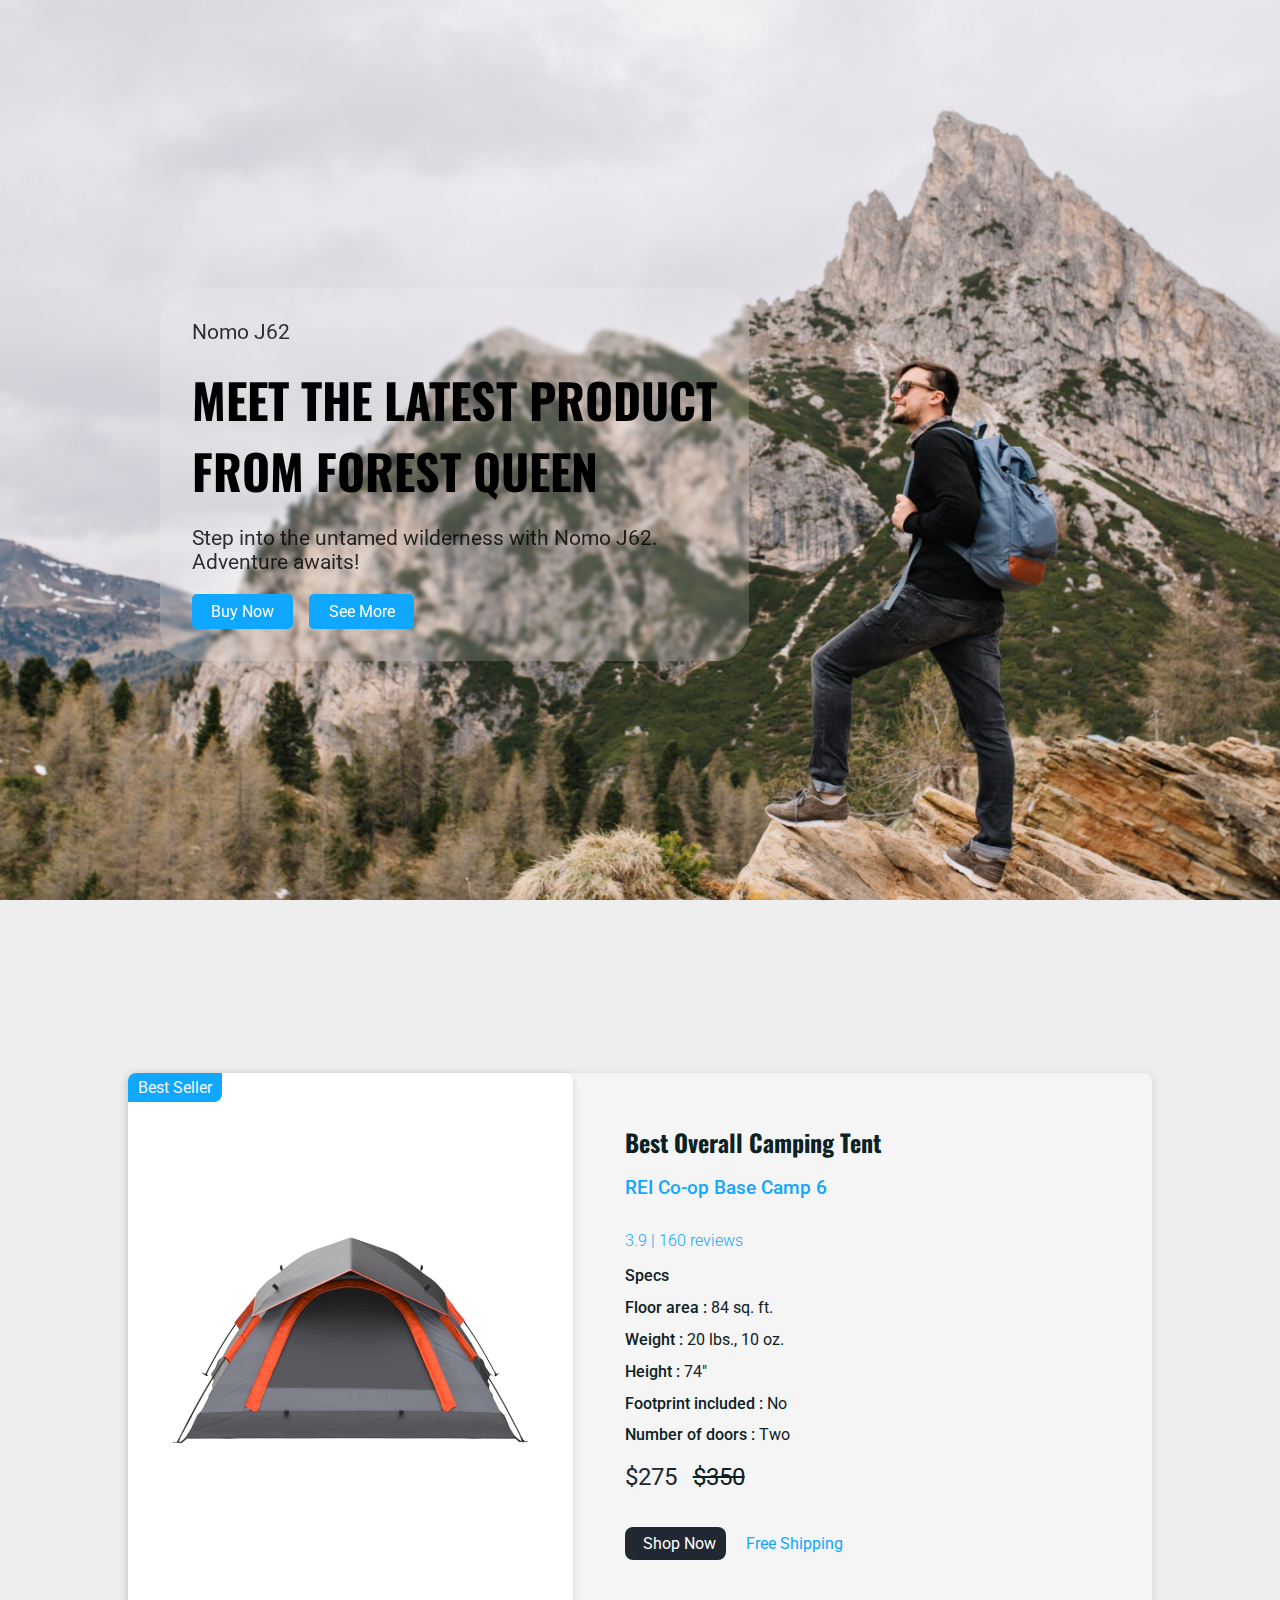
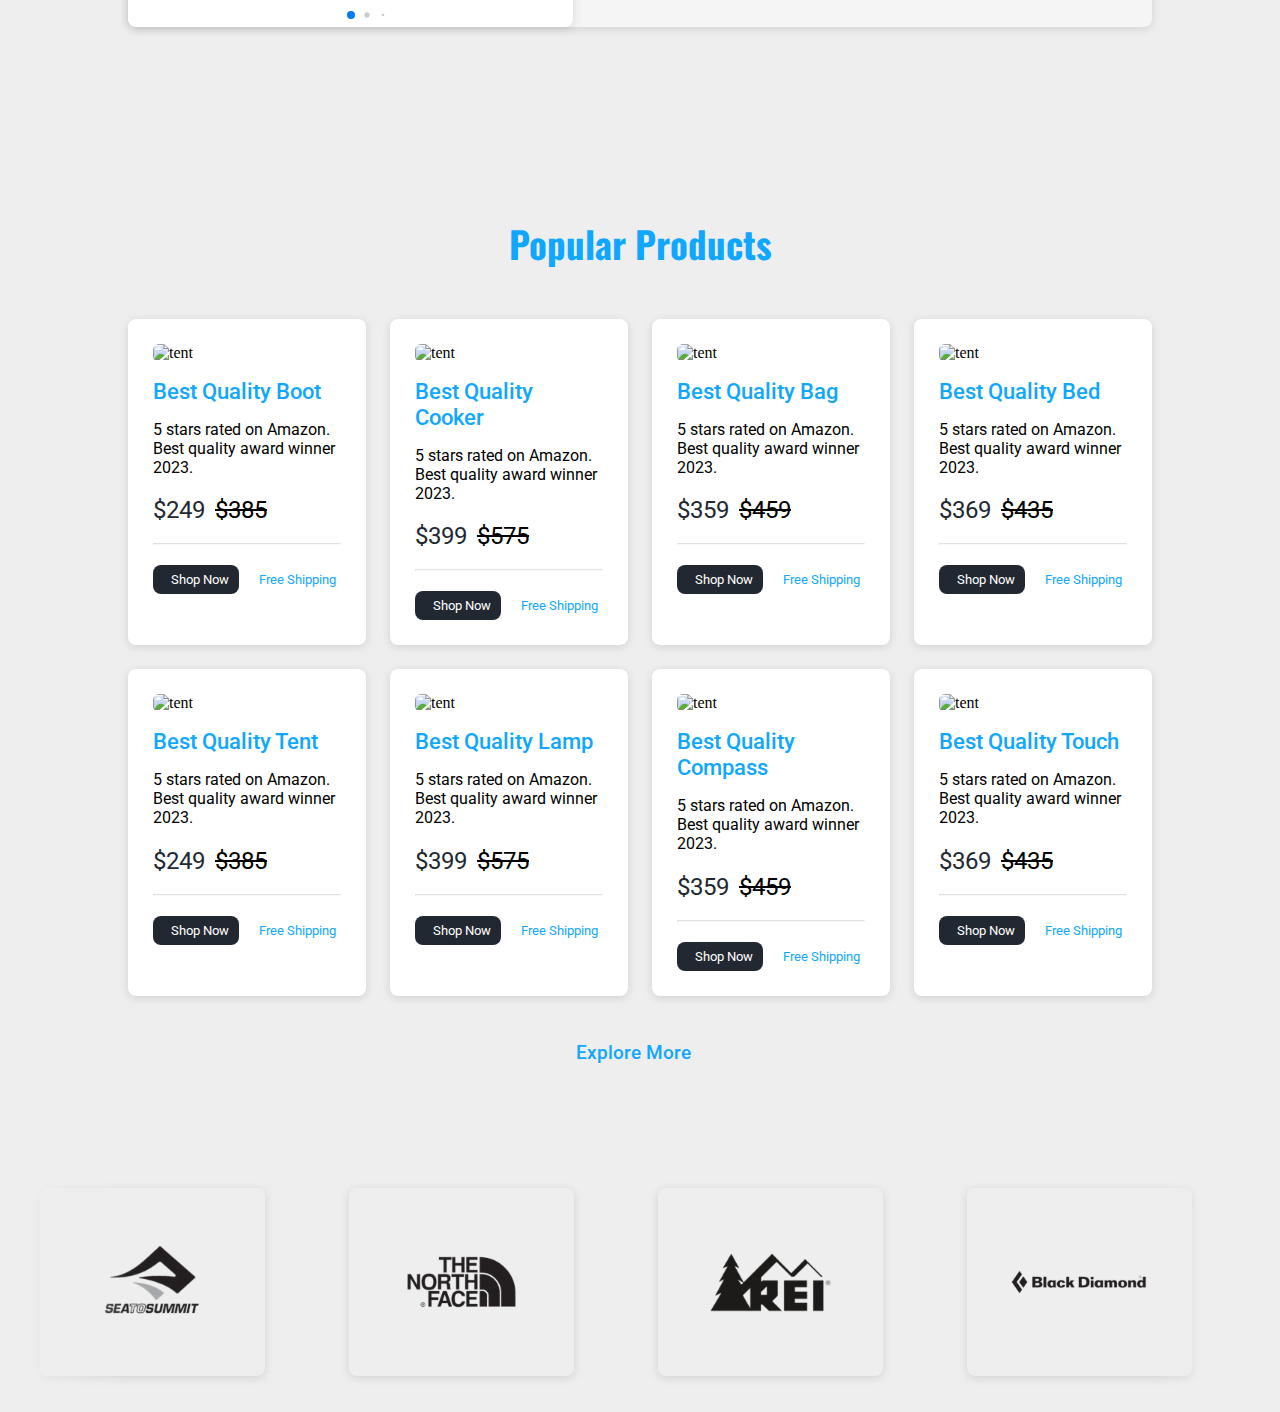
==== index.html @ 61f114ea "feat: product.css added" ====
<!DOCTYPE html>
<html lang="en">

<head>
    <meta charset="UTF-8">
    <meta name="viewport" content="width=device-width, initial-scale=1.0">
    <title>Forest Queen</title>
    <link rel="stylesheet" href="./styles/index.css">

    <!-- Google fonts -->
    <link rel="preconnect" href="https://fonts.googleapis.com">
    <link rel="preconnect" href="https://fonts.gstatic.com" crossorigin>
    <link
        href="https://fonts.googleapis.com/css2?family=Oswald:wght@200;300;400;500;600;700&family=Roboto:wght@100;300;400;500&display=swap"
        rel="stylesheet">

    <!-- Favicon -->
    <link rel="apple-touch-icon" sizes="180x180" href="./assets/favicon/apple-touch-icon.png">
    <link rel="icon" type="image/png" sizes="32x32" href="./assets/favicon/favicon-32x32.png">
    <link rel="icon" type="image/png" sizes="16x16" href="./assets/favicon/favicon-16x16.png">
    <link rel="manifest" href="./assets/favicon/site.webmanifest">

    <!-- Link Swiper's CSS -->
    <link rel="stylesheet" href="https://cdn.jsdelivr.net/npm/swiper@10/swiper-bundle.min.css" />

    <!-- Font Awesome CSS -->
    <link rel="stylesheet" href="https://cdnjs.cloudflare.com/ajax/libs/font-awesome/6.4.0/css/all.min.css"
        integrity="sha512-iecdLmaskl7CVkqkXNQ/ZH/XLlvWZOJyj7Yy7tcenmpD1ypASozpmT/E0iPtmFIB46ZmdtAc9eNBvH0H/ZpiBw=="
        crossorigin="anonymous" referrerpolicy="no-referrer" />

</head>

<body>
    <div id="header__placeholder"></div>

    <main>
        <!-- Hero Section -->
        <section class="hero__section">
            <div class="intro__container parallax" data-speedx=".2" data-speedy="0.15">
                <p>Nomo J62</p>
                <h1 class="intro__title">Meet the latest Product <br>From Forest Queen</h1>
                <p>Step into the untamed wilderness with Nomo J62. <br> Adventure awaits!</p>
                <div class="intro__button__container">
                    <a href="#" class="intro__button">Buy Now</a>
                    <a href="#" class="intro__button">See More</a>
                </div>
            </div>
        </section>


        <!-- Best Seller Tent Section -->
        <section class="sale__section">
            <div class="bestseller__container">

                <div class="swiper__container">
                    <p class="bestseller__tag">Best Seller</p>
                    <!-- Swiper -->
                    <div class="swiper best__seller">
                        <div class="swiper-wrapper">
                            <div class="swiper-slide">
                                <img src="./assets/bestseller/1.png" alt="tent" class="bestseller__img">
                            </div>
                            <div class="swiper-slide">
                                <img src="./assets/bestseller/2.png" alt="tent" class="bestseller__img">
                            </div>
                            <div class="swiper-slide">
                                <img src="./assets/bestseller/3.png" alt="tent" class="bestseller__img">
                            </div>
                            <div class="swiper-slide">
                                <img src="./assets/bestseller/4.png" alt="tent" class="bestseller__img">
                            </div>
                        </div>
                        <div class="swiper-pagination"></div>
                    </div>
                </div>


                <!-- Best seller card section -->
                <div class="bestseller__content">
                    <h2>Best Overall Camping Tent</h2>
                    <a href="#" class="tenttitle">
                        REI Co-op Base Camp 6
                    </a>
                    <div>
                        <i class="fa-solid fa-star"></i>
                        <i class="fa-solid fa-star"></i>
                        <i class="fa-solid fa-star"></i>
                        <i class="fa-solid fa-star"></i>
                        <i class="fa-regular fa-star"></i>
                        <a href="#" class="review__link">3.9 | 160 reviews</a>
                    </div>
                    <div class="bestseller__detail">
                        <p>
                            <span class="specs__bold">Specs</span>
                        </p>
                        <p>
                            <span class="specs__bold">Floor area :</span>
                            84 sq. ft.
                        </p>
                        <p>
                            <span class="specs__bold">Weight :</span>
                            20 lbs., 10 oz.
                        </p>
                        <p>
                            <span class="specs__bold">Height :</span>
                            74"
                        </p>
                        <p>
                            <span class="specs__bold">Footprint included :</span>
                            No
                        </p>
                        <p>
                            <span class="specs__bold">Number of doors :</span>
                            Two
                        </p>
                    </div>
                    <div>
                        <p class="price">
                            <span>$275</span>
                            <del>$350</del>
                        </p>
                        <div class="shop__container">
                            <a href="#"><i class="fa-solid fa-cart-plus"></i>Shop Now</a>
                            <p></i>Free Shipping</p>
                        </div>
                    </div>

                </div>
            </div>
        </section>

        <!-- Equipment Sections -->
        <section class="equipment__section">
            <h2>Popular Products</h2>

            <div class="equipment__grid">
                <div class="grid__item">
                    <img src="./assets/stocks/5.jpg" alt="tent" class="stock__img">
                    <a href="#" class="stock__title">Best Quality Boot</a>
                    <p>5 stars rated on Amazon. Best quality award winner 2023.</p>
                    <p class="price"><span>$249</span><del>$385</del></p>
                    <hr>
                    <div class="shop__container stock__buttons">
                        <a href="#"><i class="fa-solid fa-cart-plus"></i>Shop Now</a>
                        <p>Free Shipping</p>
                    </div>
                </div>
                <div class="grid__item">
                    <img src="./assets/stocks/2.jpg" alt="tent" class="stock__img">
                    <a href="#" class="stock__title">Best Quality Cooker</a>
                    <p>5 stars rated on Amazon. Best quality award winner 2023.</p>
                    <p class="price"><span>$399</span><del>$575</del></p>
                    <hr>
                    <div class="shop__container stock__buttons">
                        <a href="#"><i class="fa-solid fa-cart-plus"></i>Shop Now</a>
                        <p>Free Shipping</p>
                    </div>
                </div>
                <div class="grid__item">
                    <img src="./assets/stocks/3.jpg" alt="tent" class="stock__img">
                    <a href="#" class="stock__title">Best Quality Bag</a>
                    <p>5 stars rated on Amazon. Best quality award winner 2023.</p>
                    <p class="price"><span>$359</span><del>$459</del></p>
                    <hr>
                    <div class="shop__container stock__buttons">
                        <a href="#"><i class="fa-solid fa-cart-plus"></i>Shop Now</a>
                        <p>Free Shipping</p>
                    </div>
                </div>
                <div class="grid__item">
                    <img src="./assets/stocks/4.jpg" alt="tent" class="stock__img">
                    <a href="#" class="stock__title">Best Quality Bed</a>
                    <p>5 stars rated on Amazon. Best quality award winner 2023.</p>
                    <p class="price"><span>$369</span><del>$435</del></p>
                    <hr>
                    <div class="shop__container stock__buttons">
                        <a href="#"><i class="fa-solid fa-cart-plus"></i>Shop Now</a>
                        <p>Free Shipping</p>
                    </div>
                </div>
                <div class="grid__item">
                    <img src="./assets/stocks/1.jpg" alt="tent" class="stock__img">
                    <a href="#" class="stock__title">Best Quality Tent</a>
                    <p>5 stars rated on Amazon. Best quality award winner 2023.</p>
                    <p class="price"><span>$249</span><del>$385</del></p>
                    <hr>
                    <div class="shop__container stock__buttons">
                        <a href="#"><i class="fa-solid fa-cart-plus"></i>Shop Now</a>
                        <p>Free Shipping</p>
                    </div>
                </div>
                <div class="grid__item">
                    <img src="./assets/stocks/6.jpg" alt="tent" class="stock__img">
                    <a href="#" class="stock__title">Best Quality Lamp</a>
                    <p>5 stars rated on Amazon. Best quality award winner 2023.</p>
                    <p class="price"><span>$399</span><del>$575</del></p>
                    <hr>
                    <div class="shop__container stock__buttons">
                        <a href="#"><i class="fa-solid fa-cart-plus"></i>Shop Now</a>
                        <p>Free Shipping</p>
                    </div>
                </div>
                <div class="grid__item">
                    <img src="./assets/stocks/7.jpg" alt="tent" class="stock__img">
                    <a href="#" class="stock__title">Best Quality Compass</a>
                    <p>5 stars rated on Amazon. Best quality award winner 2023.</p>
                    <p class="price"><span>$359</span><del>$459</del></p>
                    <hr>
                    <div class="shop__container stock__buttons">
                        <a href="#"><i class="fa-solid fa-cart-plus"></i>Shop Now</a>
                        <p>Free Shipping</p>
                    </div>
                </div>
                <div class="grid__item">
                    <img src="./assets/stocks/8.jpg" alt="tent" class="stock__img">
                    <a href="#" class="stock__title">Best Quality Touch</a>
                    <p>5 stars rated on Amazon. Best quality award winner 2023.</p>
                    <p class="price"><span>$369</span><del>$435</del></p>
                    <hr>
                    <div class="shop__container stock__buttons">
                        <a href="#"><i class="fa-solid fa-cart-plus"></i>Shop Now</a>
                        <p>Free Shipping</p>
                    </div>
                </div>
            </div>
            <a href="./product.html" class="explore__btn">Explore More<i class="fa-solid fa-arrow-right-long"></i></a>
        </section>


        <!-- Brand Slider Section -->
        <section>
            <div class="brand__slider__section">
                <div class="logo__slide">
                    <img src="./assets//brand/1.png" alt="brand logo">
                    <img src="./assets//brand/2.png" alt="brand logo">
                    <img src="./assets//brand/3.png" alt="brand logo">
                    <img src="./assets//brand/4.png" alt="brand logo">
                    <img src="./assets//brand/5.png" alt="brand logo">
                    <img src="./assets//brand/6.png" alt="brand logo">
                </div>
                </d>
        </section>

        <div id="footer__placeholder"></div>
    </main>

    <!-- JQuery -->
    <script src="https://cdnjs.cloudflare.com/ajax/libs/jquery/3.7.0/jquery.min.js"
        integrity="sha512-3gJwYpMe3QewGELv8k/BX9vcqhryRdzRMxVfq6ngyWXwo03GFEzjsUm8Q7RZcHPHksttq7/GFoxjCVUjkjvPdw=="
        crossorigin="anonymous" referrerpolicy="no-referrer"></script>

    <!-- App JS -->
    <script src="js/app.js"></script>

    <!-- Swiper JS -->
    <script src="https://cdn.jsdelivr.net/npm/swiper@10/swiper-bundle.min.js"></script>

    <script>
        var swiper = new Swiper(".best__seller", {
            pagination: {
                el: ".swiper-pagination",
                dynamicBullets: true,
            },
        });

        $(function () {
            $("#header__placeholder").load("header.html");
            $("#footer__placeholder").load("footer.html");
        });
    </script>

</body>

</html>
---- styles/index.css ----
:root {
  --primary: #0c2123;
  --secondary: #eeeeee;
  --third: #222831;
  --logoColor: #0fa7ff;
  --primaryFont: "Roboto", sans-serif;
  --secondaryFont: "Oswald", sans-serif;
  --customShadow: rgba(99, 99, 99, 0.2) 0px 2px 8px 0px;
  --roundedMd: 5px;
}

* {
  padding: 0;
  margin: 0;
  box-sizing: border-box;
  user-select: none;
  scroll-behavior: smooth;
}

h1,
h2,
h3,
h4,
h5,
h6 {
  font-family: "Oswald", sans-serif;
}

hr {
  color: gray;
  opacity: 0.3;
}

p,
a {
  font-family: "Roboto", sans-serif;
  text-decoration: none;
}

li {
  list-style-type: none;
}

/* -----Header Section----- */

.header__section {
  position: fixed;
  z-index: 1000;
  top: 0;
  left: 0;
  right: 0;
  display: none;
  background-color: var(--third);
  padding: 0.5rem 2rem;
  -webkit-box-shadow: -3px 0px 5px 0px rgba(0, 0, 0, 0.2);
  box-shadow: -3px 0px 5px 0px rgba(0, 0, 0, 0.2);
  justify-content: space-between;
  align-items: center;
}

.header__section.show {
  top: 0;
}

.header__section.hide {
  top: -100px;
  /* Move the header out of the view */
}

.humburger__menu {
  display: flex;
  width: 100%;
  padding: 0.7rem 1rem;
  justify-content: space-between;
  align-items: center;
  position: absolute;
  top: 0;
  left: 0;
}

.ham {
  cursor: pointer;
  position: relative;
  z-index: 1000;
  -webkit-tap-highlight-color: transparent;
  transition: transform 400ms;
  -moz-user-select: none;
  -webkit-user-select: none;
  -ms-user-select: none;
  user-select: none;
}

.line {
  fill: none;
  transition: stroke-dasharray 400ms, stroke-dashoffset 400ms;
  stroke: var(--logoColor);
  stroke-width: 5.5;
  stroke-linecap: round;
}

.hamRotate.active {
  transform: rotate(45deg);
}

.ham4 .top {
  stroke-dasharray: 40 121;
}

.ham4 .bottom {
  stroke-dasharray: 40 121;
}

.ham4.active .top {
  stroke-dashoffset: -68px;
}

.ham4.active .bottom {
  stroke-dashoffset: -68px;
}

.slider__menu {
  position: fixed;
  z-index: 999;
  top: 0;
  right: -300px;

  width: 300px;
  height: 100vh;

  background-color: var(--third);
  backdrop-filter: blur(8px);
  transition: transform 0.3s ease;

  display: flex;
  justify-content: start;
  align-items: center;
  padding: 2rem 2rem;
}

.slider__icon {
  width: 20px;
  margin-right: 10px;
}

.menu__btn {
  position: fixed;
  border-radius: 15px;
  background-color: #ffffff53;
  backdrop-filter: blur(8px);
  z-index: 10000;
  top: 1rem;
  right: 5%;
}

.menu__transparent {
  background-color: transparent !important;
}

.slider__menu.open {
  transform: translateX(-300px);
}

.slider__link {
  display: flex;
  flex-direction: column;
  justify-content: center;
  align-items: start;
  gap: 2rem;
}

.slider__link a {
  color: white;
  font-size: 1.1rem;
  font-weight: 400;
  display: inline-flex;
  align-items: center;
  padding-bottom: 5px;
}

.nav__link {
  list-style: none;
  display: flex;
  flex-wrap: wrap;
  justify-content: center;
  gap: 15px;
}

.nav__link a {
  color: var(--logoColor);
}

.link {
  position: relative;
  text-decoration: none;
  font-size: 0.9rem;
  font-weight: 500;
  text-shadow: 2px;
  padding: 0.25rem;
  position: relative;
}

.link::before {
  content: "";
  position: absolute;
  left: 0;
  bottom: 0;
  width: 0;
  height: 2px;
  background-color: var(--logoColor);
  transition: width 0.25s ease-out;
}

.link:hover::before {
  width: 100%;
}

.nav__item {
  display: flex;
  align-items: center;
  gap: 1rem;
}

.right__nav {
  width: 270px;
  display: flex;
  justify-content: end;
}

.right__nav a {
  color: var(--logoColor);
}

.support__button {
  padding: 0.5rem 1.2rem;
  border-radius: var(--roundedMd);
  background-color: var(--logoColor);
  color: white !important;
  transition: all 1s ease-out;
}

.support__button:hover {
  opacity: 0.8;
}

.logo__container {
  text-align: center;
}

.logo {
  max-width: 200px;
  height: 100%;
}

/* -----Hero Section----- */
.hero__section {
  width: 100%;
  min-height: 800px;
  height: 100vh;
  padding: 5rem 10rem 2rem;
  display: flex;
  flex-direction: column;
  background: url("../assets/hero__background.png");
  background-size: cover;
  justify-content: center;
  align-items: center;
}

.intro__container {
  min-width: 330px;
  height: fit-content;
  background-color: #ffffff29;
  border-radius: 2rem;
  backdrop-filter: blur(2px);
  padding: 2rem;
  display: flex;
  flex-direction: column;
  gap: 20px;
}

.intro__container p {
  opacity: 0.8;
}

.intro__title {
  text-transform: uppercase;
}

.intro__button__container {
  display: flex;
  gap: 1rem;
}

.intro__button {
  padding: 0.5rem 1.2rem;
  border-radius: var(--roundedMd);
  background-color: var(--logoColor);
  color: white !important;
  transition: all 1s ease-out;
}

.intro__button:hover {
  opacity: 0.8;
}

.parallax {
  transition: 0.45s cubic-bezier(0.2, 0.49, 0.32, 0.99);
}

/* Sale Section */

.sale__section {
  width: 100%;
  height: fit-content;
  min-height: 100vh;
  overflow: hidden;
  padding: 40px 0;
  background-color: var(--secondary);
  display: flex;
  justify-content: center;
  align-items: center;
}

.bestseller__container {
  width: 80%;
  position: relative;
  max-width: 1200px;
  display: flex;
  flex-direction: column;
  color: var(--primary);
  background-color: #f5f5f5;
  box-shadow: var(--customShadow);
  border-radius: 8px;
}

.bestseller__content {
  width: 100%;
  padding: 5%;
}

.bestseller__content a {
  color: var(--logoColor);
  text-decoration: none;
  display: inline-block;
  margin: 1rem 0;
}

.bestseller__content .tenttitle {
  font-size: 1.2rem;
  font-weight: 500;
}

.review__link {
  font-size: 1rem !important;
  font-weight: 300 !important;
}

.price {
  margin: 1.2rem 0;
  font-size: 1.5rem;
}

.price span {
  color: #222831;
  margin-right: 10px;
}

.shop__container {
  display: flex;
  align-items: center;
  gap: 1.25rem;
}

.shop__container a {
  color: white;
  background-color: var(--third);
  border-radius: 8px;
  padding: 7px 10px;
}

.shop__container a:hover {
  background-color: var(--third);
}

.shop__container a:active {
  transform: scale(0.9);
}

.shop__container .fa-cart-plus {
  margin-right: 8px;
}

.shop__container p {
  color: var(--logoColor);
}

.fa-star {
  color: var(--third);
}

.bestseller__detail p {
  margin-bottom: 0.8rem;
}

.bestseller__img {
  object-fit: cover;
}

.bestseller__tag {
  position: absolute;
  z-index: 10;
  padding: 5px 10px;
  background-color: var(--logoColor);
  color: #f5f5f5;
  border-radius: 8px 0 8px 0;
  top: 0;
  left: 0;
}

.specs__bold {
  font-weight: 500;
}

.swiper__container {
  position: relative;
  width: 100%;
  box-shadow: var(--customShadow);
  border-radius: 8px;
}

.swiper__container .swiper {
  width: 100%;
  height: 100%;
  border-radius: 8px;
}

.swiper__container .swiper-slide {
  width: 100%;
  text-align: center;
  font-size: 18px;
  background: #fff;
  display: flex;
  justify-content: center;
  align-items: center;
}

.swiper__container .swiper-slide img {
  width: 100%;
  height: 100%;
  object-fit: cover;
}

/* Equipment Section */
.equipment__section {
  background-color: var(--secondary);
  display: flex;
  flex-direction: column;
  justify-content: center;
  align-items: center;
  padding-bottom: 3rem;
}

.equipment__section h2 {
  text-align: center;
  color: var(--logoColor);
  font-size: 2.3rem;
  margin: 1rem 0 3rem 0;
}

.equipment__grid {
  width: 80%;
  display: grid;
  grid-template-columns: auto;
  gap: 1.5rem;
}

.grid__item {
  width: 100%;
  background-color: #ffffff;
  border-radius: 8px;
  box-shadow: var(--customShadow);
  padding: 25px;
  transition: all 0.3s ease-out;
}

.grid__item:hover {
  transform: scale(102%);
}

.grid__item .stock__img {
  width: 100%;
  border-radius: 6px;
  /* box-shadow: var(--customShadow); */
}

.stock__title {
  color: var(--logoColor);
  font-weight: 500;
  font-size: 1.4rem;
  display: inline-block;
  margin: 1rem 0;
}

.stock__buttons {
  margin-top: 20px;
  font-size: smaller;
}

.explore__btn {
  margin: 2rem 0;
  padding: 0.8rem 1.2rem;
  font-size: 1.2rem;
  font-weight: 500;
  color: var(--logoColor);
  border-radius: 8px;
}

.fa-arrow-right-long {
  margin-left: 0.8rem;
  transition: all 500ms ease-out;
}

.explore__btn:hover .fa-arrow-right-long {
  transform: translateX(5px);
}

/* Brand Slider Section */

.brand__slider__section {
  overflow: hidden;
  white-space: nowrap;
  position: relative;
  padding: 2rem 0;
  background-color: var(--secondary);
}

.brand__slider__section::after,
.brand__slider__section::before {
  content: "";
  width: 10%;
  height: 100%;
  position: absolute;
  z-index: 2;
}

.brand__slider__section::before {
  top: 0;
  left: 0;
  background: linear-gradient(to left,
      rgba(255, 255, 255, 0),
      var(--secondary));
}

.brand__slider__section::after {
  top: 0;
  right: 0;
  background: linear-gradient(to right,
      rgba(255, 255, 255, 0),
      var(--secondary));
}

/* .brand__slider__section:hover .logo__slide {
  animation-play-state: paused;
} */

.logo__slide {
  display: inline-block;
  animation: slide 25s infinite linear;
}

.logo__slide img {
  width: 225px;
  margin: 0 40px;
  box-shadow: var(--customShadow);
  border-radius: 8px;
}

@keyframes slide {
  from {
    transform: translateX(0);
  }

  to {
    transform: translateX(-100%);
  }
}

/* Subscribe section */
.subscribe__section {
  position: relative;
  width: 100%;
  height: 300px;
}

.subscribe__background {
  position: absolute;
  object-fit: cover;
  object-position: left bottom;
  width: 100%;
  height: 100%;
  top: 0;
  left: 0;
}

/* Footer Section */
.footer__section {
  width: 100%;
  padding: 1rem 4% 4rem;
  background: linear-gradient(to bottom, rgb(34, 40, 49), var(--third));
  color: white;
}

.footer__top {
  display: flex;
  padding: 1rem 0;
  justify-content: space-between;
  align-items: center;
}

.footer__icons {
  display: flex;
  gap: 0.8rem;
  font-size: 1.2rem;
}

.footer__icons a {
  color: var(--logoColor);
}

.footer__top img {
  display: none;
}

.footer__divider {
  border-top: 1px solid var(--logoColor);
  opacity: 0.1;
}

.footer__bottom {
  color: var(--logoColor);
  display: flex;
  flex-direction: column;
  align-items: center;
  justify-content: center;
  gap: 2rem;
  padding-top: 1.5rem;
}

/* Scroll top */
.scroll__top {
  position: fixed;
  left: 20px;
  bottom: 20px;
  z-index: 999;
}

.scroll__top.hide {
  display: none;
}

.scroll__top.show {
  display: block;
}

.scroll__top i {
  font-size: 2.5rem;
  color: var(--logoColor);
}

/* SM */
@media screen and (min-width: 640px) {

  /* Hero Section */
  .bush1 {
    display: block;
  }

  /* Best Seller Section */
  .bestseller__container {
    flex-direction: column;
  }

  /* Equipment section */
  .equipment__grid {
    grid-template-columns: auto auto;
  }
}

/* MD */
@media screen and (min-width: 768px) {

  /* hero section */
  .hero__section {
    flex-direction: row;
    justify-content: start;
  }

  .hero__section p {
    font-size: 1rem;
  }

  .hero__section h1 {
    font-size: 2rem;
  }

  .stock__container {
    width: 40%;
  }

  /* Best Seller Section */
  .bestseller__container {
    flex-direction: row;
  }

  .swiper__container {
    width: 43.5%;
  }

  /* Equipment section */

  /* Footer  */
  .footer__top img {
    display: block;
  }
}

/* LG */
@media screen and (min-width: 1024px) {

  /* header Section */
  .slider__menu {
    display: none;
  }

  /* Hero Section */
  .header__section {
    display: flex;
  }

  .humburger__menu {
    display: none;
  }

  .intro__container {
    width: fit-content;
  }

  /* hero section */
  .hero__section p {
    font-size: 1.3rem;
  }

  .hero__section h1 {
    font-size: 3rem;
  }
}

/* XL */
@media screen and (min-width: 1280px) {

  /* Equipment section */
  .equipment__grid {
    grid-template-columns: auto auto auto auto;
  }
}
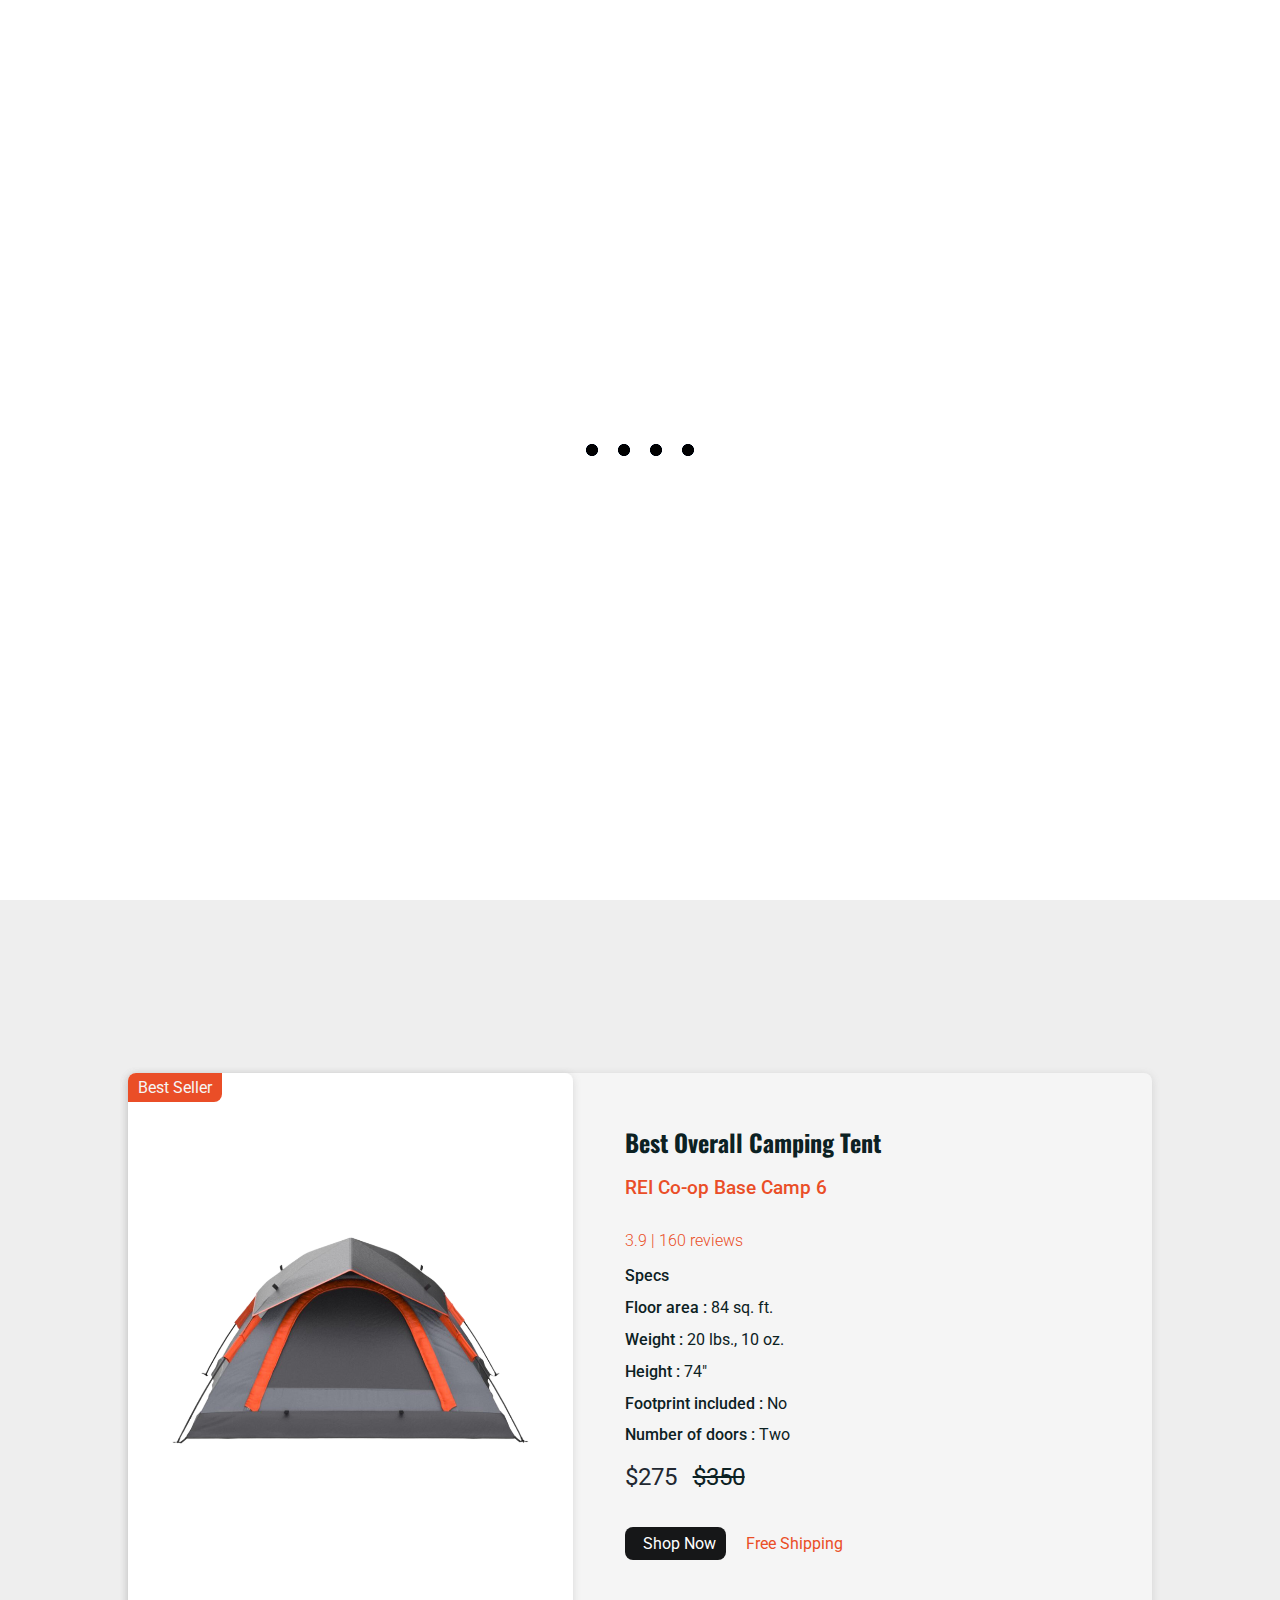
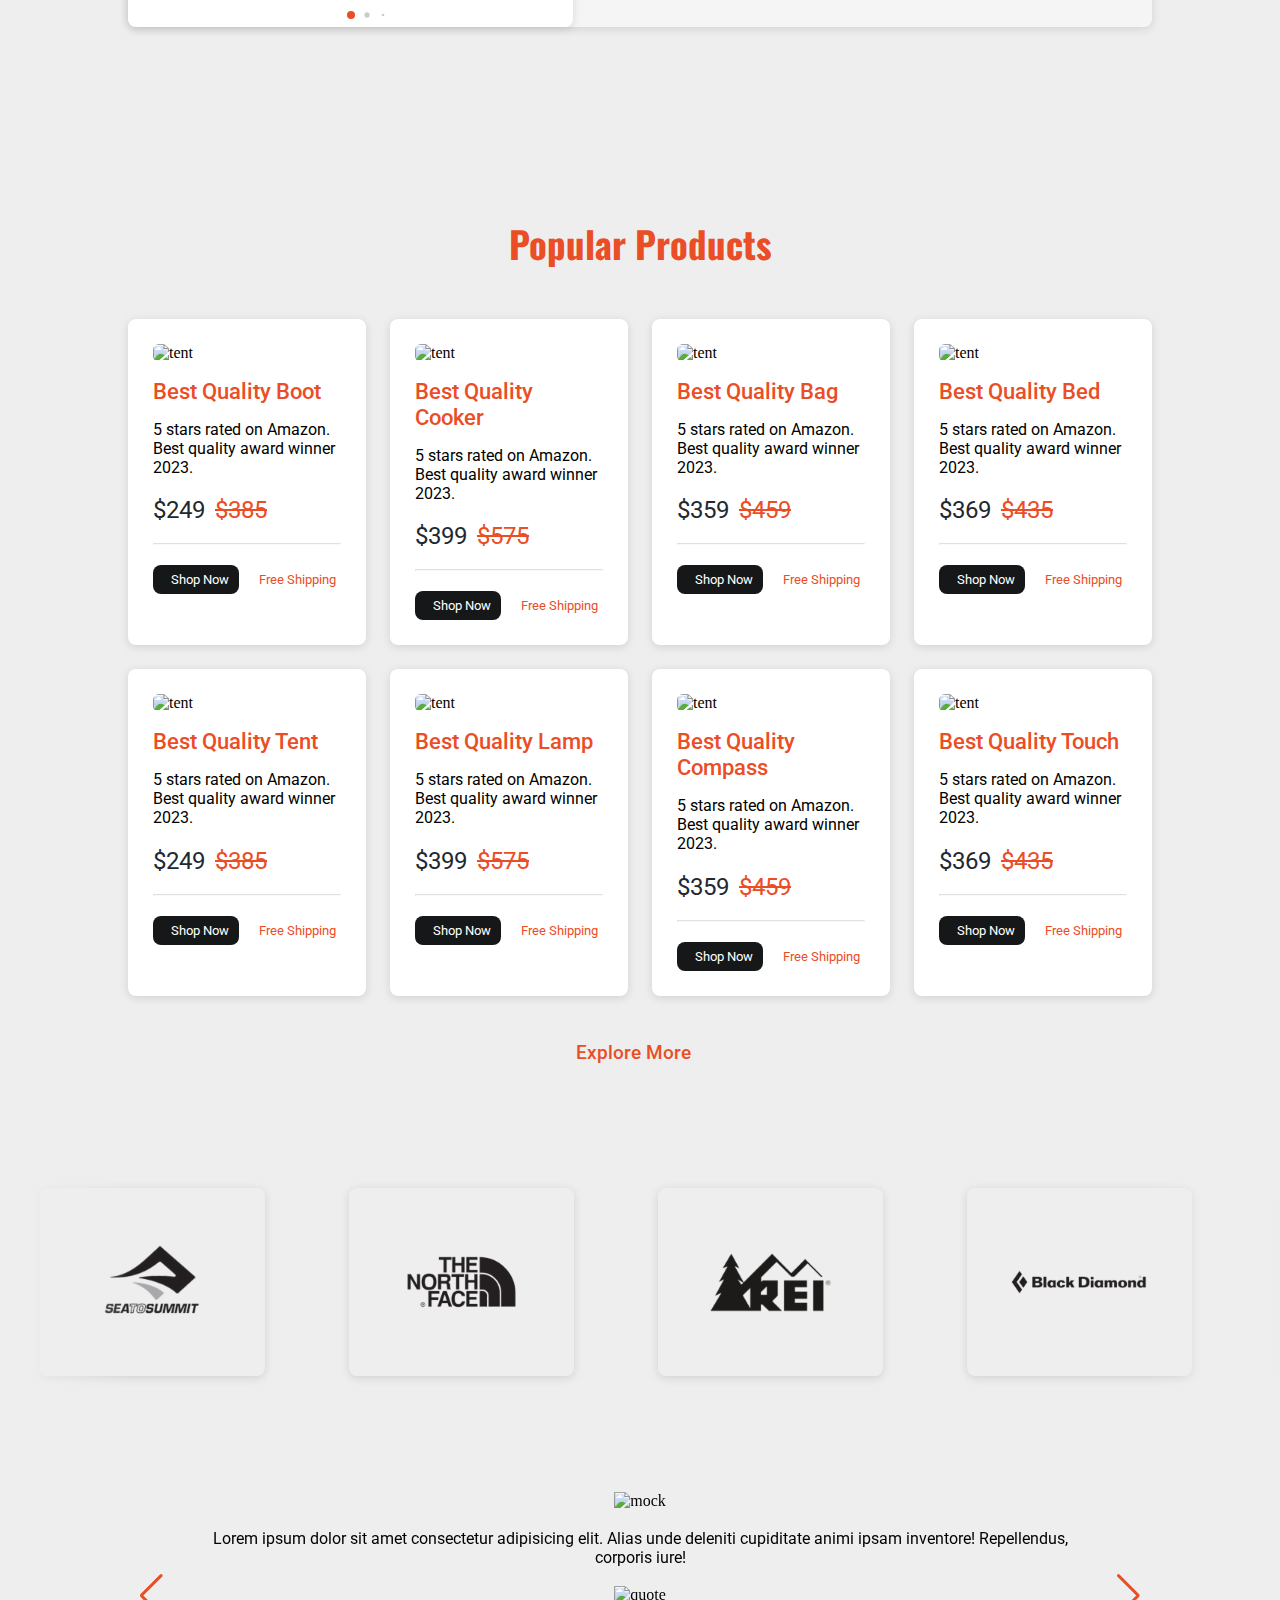
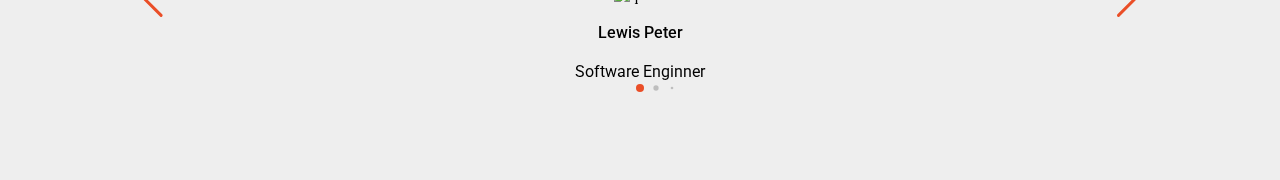
==== commit 838c2d65: "meta data added" ====
--- a/index.html
+++ b/index.html
@@ -6,6 +6,31 @@
     <meta name="viewport" content="width=device-width, initial-scale=1.0">
     <title>Forest Queen</title>
     <link rel="stylesheet" href="./styles/index.css">
+
+    <!-- Primary Meta Tags -->
+    <title>Forest Queen - One Stop Solution</title>
+    <meta name="title" content="Forest Queen - One Stop Solution" />
+    <meta name="description"
+        content="Welcome to Forest Queen, your ultimate destination for high-quality camping equipment! Explore our wide range of camping gear, including beginner, pro, and the best-in-class Adventure packages – carefully curated with all necessary items for your outdoor escapades. With unbeatable pricing and a dedication to supplying camping lovers with love, we ensure you have everything you need for memorable adventures in the great outdoors. Choose Forest Queen for premium quality and gear up for unforgettable camping experiences!" />
+
+    <!-- Open Graph / Facebook -->
+    <meta property="og:type" content="website" />
+    <meta property="og:url" content="https://forestqueen.netlify.app/" />
+    <meta property="og:title" content="Forest Queen - One Stop Solution" />
+    <meta property="og:description"
+        content="Welcome to Forest Queen, your ultimate destination for high-quality camping equipment! Explore our wide range of camping gear, including beginner, pro, and the best-in-class Adventure packages – carefully curated with all necessary items for your outdoor escapades. With unbeatable pricing and a dedication to supplying camping lovers with love, we ensure you have everything you need for memorable adventures in the great outdoors. Choose Forest Queen for premium quality and gear up for unforgettable camping experiences!" />
+    <meta property="og:image"
+        content="https://res.cloudinary.com/dqu7jnyue/image/upload/v1690515547/Assignment/meta__img_zdqhro.png" />
+
+    <!-- Twitter -->
+    <meta property="twitter:card" content="summary_large_image" />
+    <meta property="twitter:url" content="https://forestqueen.netlify.app/" />
+    <meta property="twitter:title" content="Forest Queen - One Stop Solution" />
+    <meta property="twitter:description"
+        content="Welcome to Forest Queen, your ultimate destination for high-quality camping equipment! Explore our wide range of camping gear, including beginner, pro, and the best-in-class Adventure packages – carefully curated with all necessary items for your outdoor escapades. With unbeatable pricing and a dedication to supplying camping lovers with love, we ensure you have everything you need for memorable adventures in the great outdoors. Choose Forest Queen for premium quality and gear up for unforgettable camping experiences!" />
+    <meta property="twitter:image"
+        content="https://res.cloudinary.com/dqu7jnyue/image/upload/v1690515547/Assignment/meta__img_zdqhro.png" />
+
 
     <!-- Google fonts -->
     <link rel="preconnect" href="https://fonts.googleapis.com">
@@ -32,6 +57,18 @@
 
 <body>
     <div id="header__placeholder"></div>
+
+    <!-- Loader Section -->
+    <div class="loader__container" id="loader__container">
+        <div class="gooey">
+            <span class="dot"></span>
+            <div class="dots">
+                <span></span>
+                <span></span>
+                <span></span>
+            </div>
+        </div>
+    </div>
 
     <main>
         <!-- Hero Section -->
@@ -135,7 +172,7 @@
 
             <div class="equipment__grid">
                 <div class="grid__item">
-                    <img src="./assets/stocks/5.jpg" alt="tent" class="stock__img">
+                    <img src="./assets/stocks/5.png" alt="tent" class="stock__img">
                     <a href="#" class="stock__title">Best Quality Boot</a>
                     <p>5 stars rated on Amazon. Best quality award winner 2023.</p>
                     <p class="price"><span>$249</span><del>$385</del></p>
@@ -146,7 +183,7 @@
                     </div>
                 </div>
                 <div class="grid__item">
-                    <img src="./assets/stocks/2.jpg" alt="tent" class="stock__img">
+                    <img src="./assets/stocks/2.png" alt="tent" class="stock__img">
                     <a href="#" class="stock__title">Best Quality Cooker</a>
                     <p>5 stars rated on Amazon. Best quality award winner 2023.</p>
                     <p class="price"><span>$399</span><del>$575</del></p>
@@ -157,7 +194,7 @@
                     </div>
                 </div>
                 <div class="grid__item">
-                    <img src="./assets/stocks/3.jpg" alt="tent" class="stock__img">
+                    <img src="./assets/stocks/3.png" alt="tent" class="stock__img">
                     <a href="#" class="stock__title">Best Quality Bag</a>
                     <p>5 stars rated on Amazon. Best quality award winner 2023.</p>
                     <p class="price"><span>$359</span><del>$459</del></p>
@@ -168,7 +205,7 @@
                     </div>
                 </div>
                 <div class="grid__item">
-                    <img src="./assets/stocks/4.jpg" alt="tent" class="stock__img">
+                    <img src="./assets/stocks/4.png" alt="tent" class="stock__img">
                     <a href="#" class="stock__title">Best Quality Bed</a>
                     <p>5 stars rated on Amazon. Best quality award winner 2023.</p>
                     <p class="price"><span>$369</span><del>$435</del></p>
@@ -179,7 +216,7 @@
                     </div>
                 </div>
                 <div class="grid__item">
-                    <img src="./assets/stocks/1.jpg" alt="tent" class="stock__img">
+                    <img src="./assets/stocks/1.png" alt="tent" class="stock__img">
                     <a href="#" class="stock__title">Best Quality Tent</a>
                     <p>5 stars rated on Amazon. Best quality award winner 2023.</p>
                     <p class="price"><span>$249</span><del>$385</del></p>
@@ -190,7 +227,7 @@
                     </div>
                 </div>
                 <div class="grid__item">
-                    <img src="./assets/stocks/6.jpg" alt="tent" class="stock__img">
+                    <img src="./assets/stocks/6.png" alt="tent" class="stock__img">
                     <a href="#" class="stock__title">Best Quality Lamp</a>
                     <p>5 stars rated on Amazon. Best quality award winner 2023.</p>
                     <p class="price"><span>$399</span><del>$575</del></p>
@@ -201,7 +238,7 @@
                     </div>
                 </div>
                 <div class="grid__item">
-                    <img src="./assets/stocks/7.jpg" alt="tent" class="stock__img">
+                    <img src="./assets/stocks/7.png" alt="tent" class="stock__img">
                     <a href="#" class="stock__title">Best Quality Compass</a>
                     <p>5 stars rated on Amazon. Best quality award winner 2023.</p>
                     <p class="price"><span>$359</span><del>$459</del></p>
@@ -212,7 +249,7 @@
                     </div>
                 </div>
                 <div class="grid__item">
-                    <img src="./assets/stocks/8.jpg" alt="tent" class="stock__img">
+                    <img src="./assets/stocks/8.png" alt="tent" class="stock__img">
                     <a href="#" class="stock__title">Best Quality Touch</a>
                     <p>5 stars rated on Amazon. Best quality award winner 2023.</p>
                     <p class="price"><span>$369</span><del>$435</del></p>
@@ -241,6 +278,72 @@
                 </d>
         </section>
 
+        <!-- Review Section -->
+        <section id="review__section" class="review__section">
+            <div class="swiper review__swiper">
+                <div class="swiper-wrapper">
+                    <div class="swiper-slide review__slide">
+                        <img src="./assets/reviews/1.png" alt="mock" class="review__portrait">
+                        <p>
+                            <span>Lorem ipsum dolor sit amet consectetur adipisicing elit. Alias unde deleniti
+                                cupiditate</span>
+                            <span>animi ipsam inventore! Repellendus, corporis iure!</span>
+                        </p>
+                        <img src="./assets/quote.png" alt="quote" class="review__quote">
+                        <p class="reviewer">Lewis Peter</p>
+                        <p>Software Enginner</p>
+                    </div>
+                    <div class="swiper-slide review__slide">
+                        <img src="./assets/reviews/2.png" alt="mock" class="review__portrait">
+                        <p>
+                            <span>Lorem ipsum dolor sit amet consectetur adipisicing elit. Alias unde deleniti
+                                cupiditate</span>
+                            <span>animi ipsam inventore! Repellendus, corporis iure!</span>
+                        </p>
+                        <img src="./assets/quote.png" alt="quote" class="review__quote">
+                        <p class="reviewer">David Tie</p>
+                        <p>Artist - Singer</p>
+                    </div>
+                    <div class="swiper-slide review__slide">
+                        <img src="./assets/reviews/3.png" alt="mock" class="review__portrait">
+                        <p>
+                            <span>Lorem ipsum dolor sit amet consectetur adipisicing elit. Alias unde deleniti
+                                cupiditate</span>
+                            <span>animi ipsam inventore! Repellendus, corporis iure!</span>
+                        </p>
+                        <img src="./assets/quote.png" alt="quote" class="review__quote">
+                        <p class="reviewer">Melia</p>
+                        <p>Civil Enginner</p>
+                    </div>
+                    <div class="swiper-slide review__slide">
+                        <img src="./assets/reviews/4.png" alt="mock" class="review__portrait">
+                        <p>
+                            <span>Lorem ipsum dolor sit amet consectetur adipisicing elit. Alias unde deleniti
+                                cupiditate</span>
+                            <span>animi ipsam inventore! Repellendus, corporis iure!</span>
+                        </p>
+                        <img src="./assets/quote.png" alt="quote" class="review__quote">
+                        <p class="reviewer">Emily Rose</p>
+                        <p>Business woman</p>
+                    </div>
+                    <div class="swiper-slide review__slide">
+                        <img src="./assets/reviews/5.png" alt="mock" class="review__portrait">
+                        <p>
+                            <span>Lorem ipsum dolor sit amet consectetur adipisicing elit. Alias unde deleniti
+                                cupiditate</span>
+                            <span>animi ipsam inventore! Repellendus, corporis iure!</span>
+                        </p>
+                        <img src="./assets/quote.png" alt="quote" class="review__quote">
+                        <p class="reviewer">Lisa Pink</p>
+                        <p>Software Enginner</p>
+                    </div>
+                </div>
+                <div class="swiper-button-next review__next"></div>
+                <div class="swiper-button-prev review__prev"></div>
+                <div class="swiper-pagination review__pagination"></div>
+            </div>
+        </section>
+
         <div id="footer__placeholder"></div>
     </main>
 
@@ -256,6 +359,21 @@
     <script src="https://cdn.jsdelivr.net/npm/swiper@10/swiper-bundle.min.js"></script>
 
     <script>
+        var swiper = new Swiper(".review__swiper", {
+            cssMode: true,
+            loop: true,
+            navigation: {
+                nextEl: ".swiper-button-next",
+                prevEl: ".swiper-button-prev",
+            },
+            pagination: {
+                el: ".swiper-pagination",
+                dynamicBullets: true,
+            },
+            mousewheel: true,
+            keyboard: true,
+        });
+
         var swiper = new Swiper(".best__seller", {
             pagination: {
                 el: ".swiper-pagination",
@@ -264,9 +382,9 @@
         });
 
         $(function () {
-            $("#header__placeholder").load("header.html");
-            $("#footer__placeholder").load("footer.html");
-        });
+            $('#header__placeholder').load('header.html')
+            $('#footer__placeholder').load('footer.html')
+        })
     </script>
 
 </body>
--- a/styles/index.css
+++ b/styles/index.css
@@ -1,8 +1,8 @@
 :root {
   --primary: #0c2123;
   --secondary: #eeeeee;
-  --third: #222831;
-  --logoColor: #0fa7ff;
+  --third: #161718;
+  --logoColor: #EA4E27;
   --primaryFont: "Roboto", sans-serif;
   --secondaryFont: "Oswald", sans-serif;
   --customShadow: rgba(99, 99, 99, 0.2) 0px 2px 8px 0px;
@@ -41,10 +41,114 @@
   list-style-type: none;
 }
 
+/* Loader Section */
+.loader__container {
+  width: 100%;
+  height: 100vh;
+  position: fixed;
+  top: 0;
+  left: 0;
+  z-index: 100000;
+  background-color: #fff;
+}
+
+.gooey {
+  position: absolute;
+  top: 50%;
+  left: 50%;
+  width: 142px;
+  height: 40px;
+  margin: -20px 0 0 -71px;
+  background: #fff;
+  filter: contrast(20);
+}
+
+.gooey .dot {
+  position: absolute;
+  width: 16px;
+  height: 16px;
+  top: 12px;
+  left: 15px;
+  filter: blur(4px);
+  background: var(--third);
+  border-radius: 50%;
+  transform: translateX(0);
+  animation: dot 2.8s infinite;
+}
+
+.gooey .dots {
+  transform: translateX(0);
+  margin-top: 12px;
+  margin-left: 31px;
+  animation: dots 2.8s infinite;
+}
+
+.gooey .dots span {
+  display: block;
+  float: left;
+  width: 16px;
+  height: 16px;
+  margin-left: 16px;
+  filter: blur(4px);
+  background: var(--third);
+  border-radius: 50%;
+}
+
+@-moz-keyframes dot {
+  50% {
+    transform: translateX(96px);
+  }
+}
+
+@-webkit-keyframes dot {
+  50% {
+    transform: translateX(96px);
+  }
+}
+
+@-o-keyframes dot {
+  50% {
+    transform: translateX(96px);
+  }
+}
+
+@keyframes dot {
+  50% {
+    transform: translateX(96px);
+  }
+}
+
+@-moz-keyframes dots {
+  50% {
+    transform: translateX(-31px);
+  }
+}
+
+@-webkit-keyframes dots {
+  50% {
+    transform: translateX(-31px);
+  }
+}
+
+@-o-keyframes dots {
+  50% {
+    transform: translateX(-31px);
+  }
+}
+
+@keyframes dots {
+  50% {
+    transform: translateX(-31px);
+  }
+}
+
+
 /* -----Header Section----- */
+
 
 .header__section {
   position: fixed;
+  height: 92px;
   z-index: 1000;
   top: 0;
   left: 0;
@@ -221,7 +325,7 @@
 }
 
 .right__nav {
-  width: 270px;
+  width: 285px;
   display: flex;
   justify-content: end;
 }
@@ -247,7 +351,7 @@
 }
 
 .logo {
-  max-width: 200px;
+  max-width: 180px;
   height: 100%;
 }
 
@@ -462,7 +566,7 @@
 .equipment__section h2 {
   text-align: center;
   color: var(--logoColor);
-  font-size: 2.3rem;
+  font-size: 2rem;
   margin: 1rem 0 3rem 0;
 }
 
@@ -480,6 +584,10 @@
   box-shadow: var(--customShadow);
   padding: 25px;
   transition: all 0.3s ease-out;
+}
+
+.grid__item del {
+  color: var(--logoColor);
 }
 
 .grid__item:hover {
@@ -584,11 +692,58 @@
   }
 }
 
+/* Review Section  */
+
+.review__section {
+  padding: 5rem 0;
+  background-color: var(--secondary);
+}
+
+.review__swiper {
+  width: 95%;
+}
+
+.review__slide {
+  text-align: center;
+  padding: 0 3rem;
+}
+
+.review__slide>* {
+  margin-bottom: 1.2rem;
+}
+
+.review__slide p {
+  padding: 0 2rem;
+}
+
+.review__portrait {
+  width: 150px;
+}
+
+.review__quote {
+  width: 30px;
+}
+
+.reviewer {
+  font-weight: 500;
+}
+
+.review__next,
+.review__prev {
+  color: var(--logoColor) !important;
+}
+
+.swiper-pagination-bullet-active {
+  background-color: var(--logoColor) !important;
+}
+
+
 /* Subscribe section */
 .subscribe__section {
   position: relative;
   width: 100%;
   height: 300px;
+  margin-bottom: -1px;
 }
 
 .subscribe__background {
@@ -666,6 +821,7 @@
   color: var(--logoColor);
 }
 
+
 /* SM */
 @media screen and (min-width: 640px) {
 
@@ -715,7 +871,11 @@
     width: 43.5%;
   }
 
-  /* Equipment section */
+  /* Review Section */
+  .review__swiper {
+    width: 80%;
+  }
+
 
   /* Footer  */
   .footer__top img {
@@ -752,6 +912,11 @@
   .hero__section h1 {
     font-size: 3rem;
   }
+
+  /* equipment section */
+  .equipment__section h2 {
+    font-size: 2.3rem;
+  }
 }
 
 /* XL */
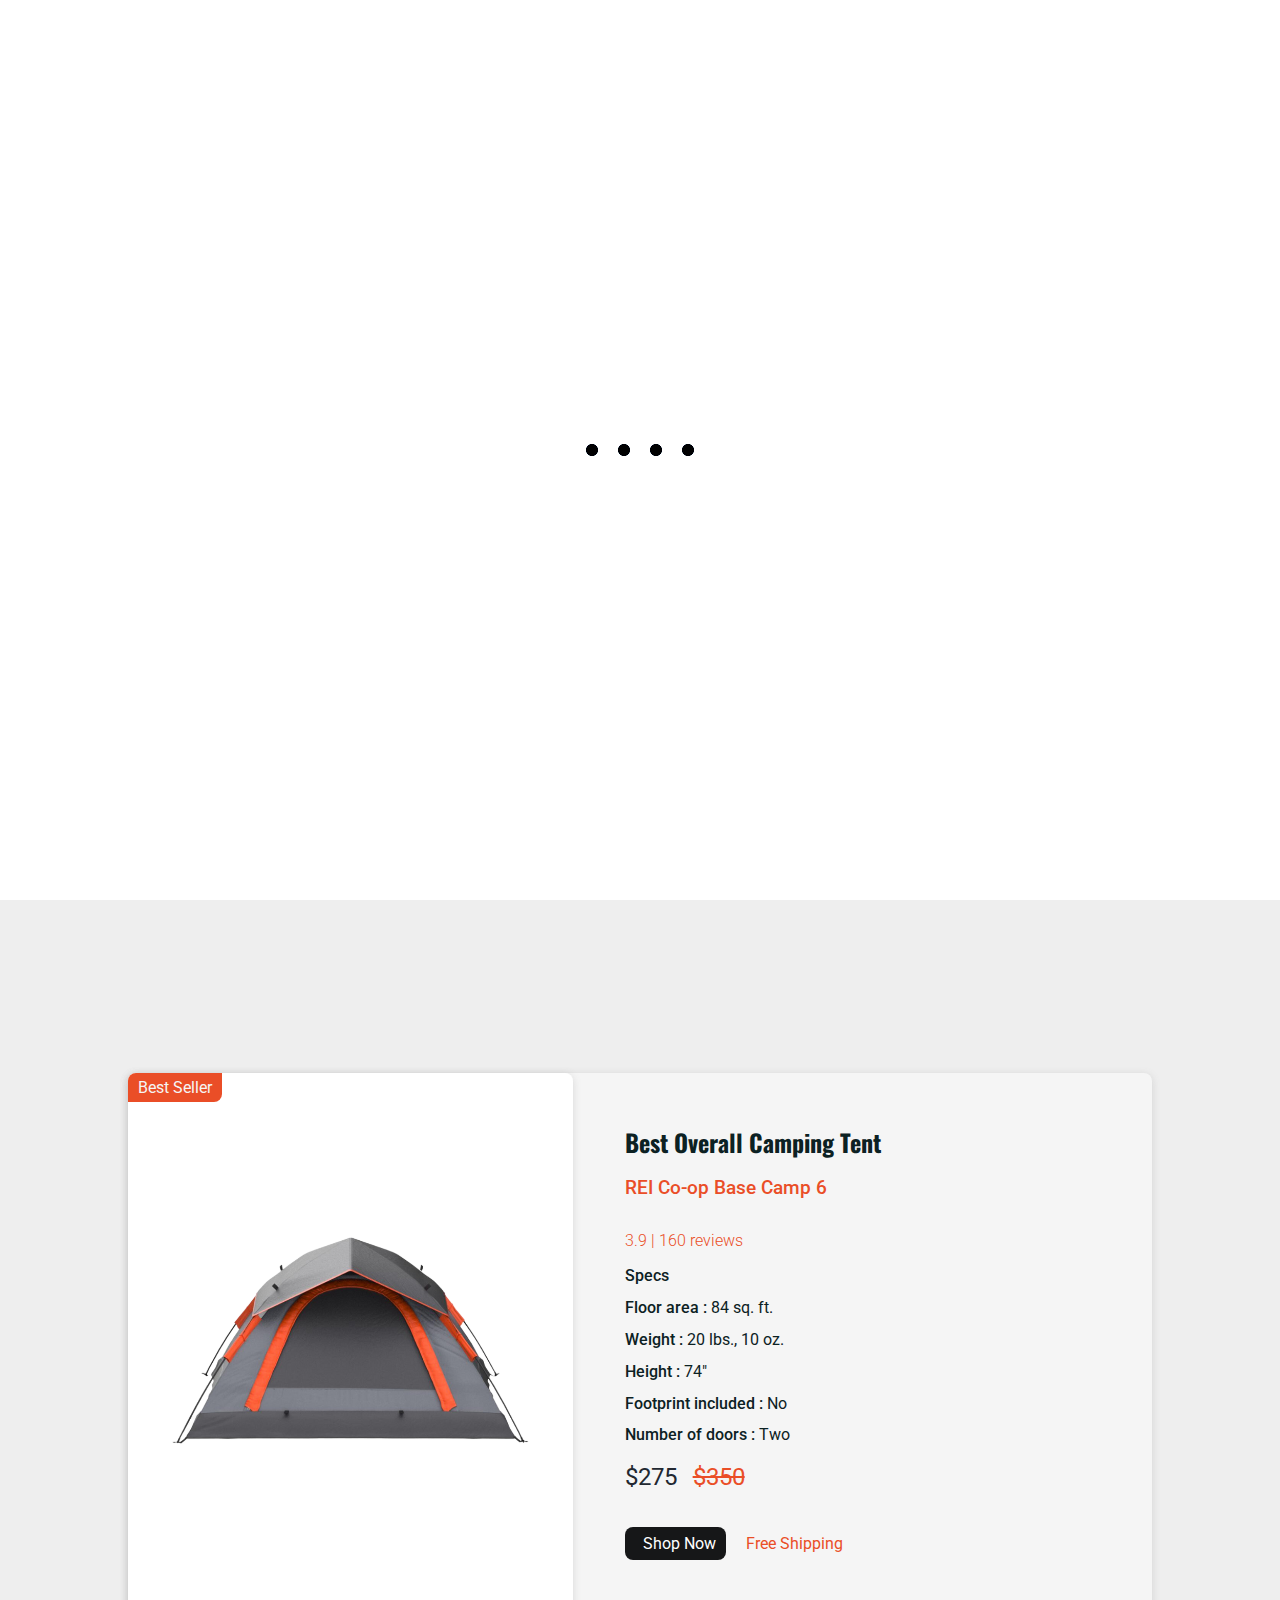
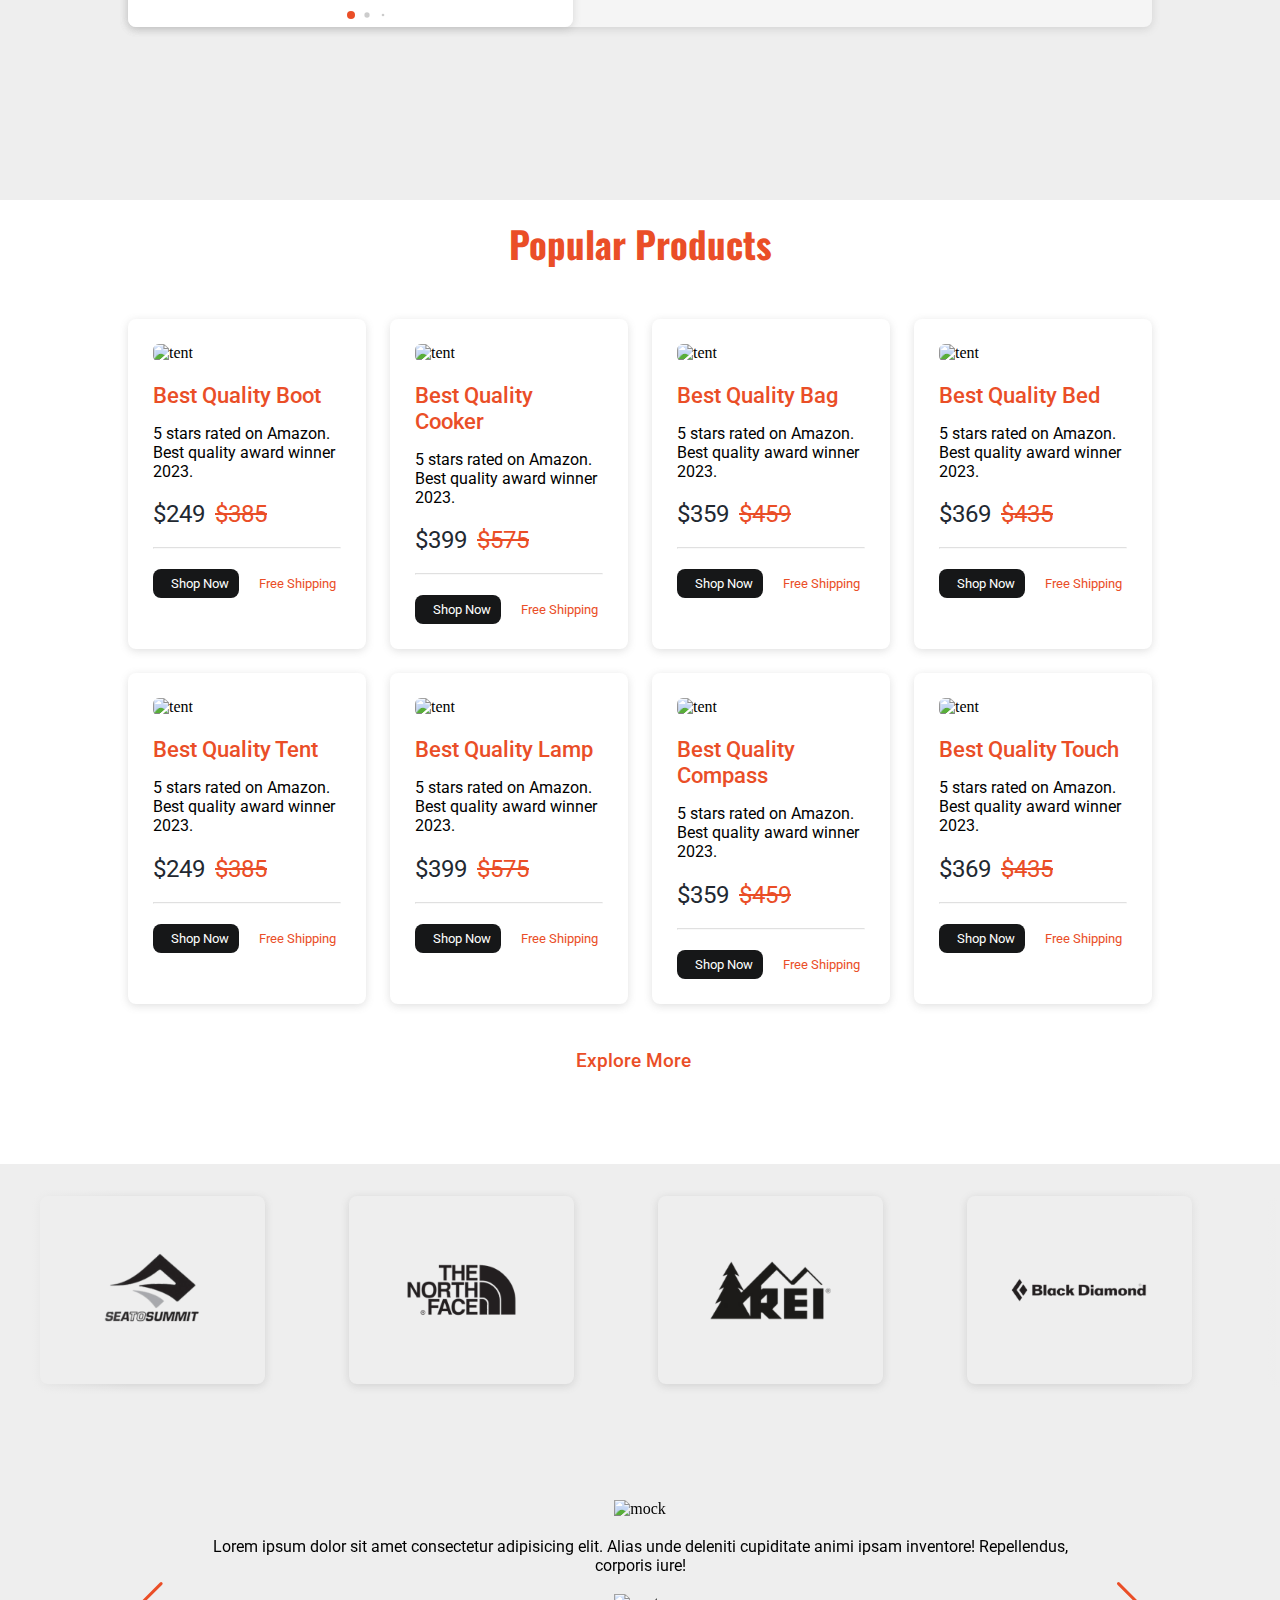
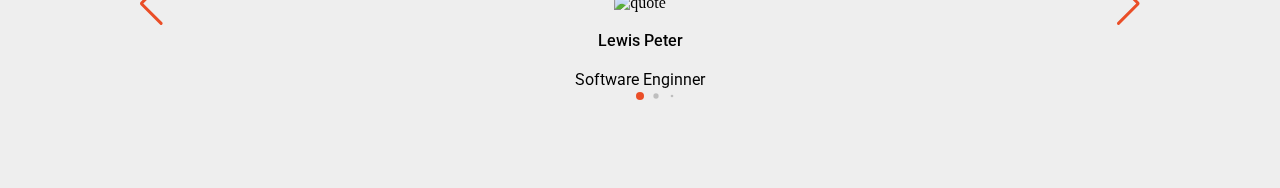
==== commit f1a2f5e5: "feat: responsiveness fixed" ====
--- a/index.html
+++ b/index.html
@@ -381,10 +381,7 @@
             },
         });
 
-        $(function () {
-            $('#header__placeholder').load('header.html')
-            $('#footer__placeholder').load('footer.html')
-        })
+
     </script>
 
 </body>
--- a/styles/index.css
+++ b/styles/index.css
@@ -15,6 +15,10 @@
   box-sizing: border-box;
   user-select: none;
   scroll-behavior: smooth;
+}
+
+del {
+  color: var(--logoColor);
 }
 
 h1,
@@ -154,7 +158,7 @@
   left: 0;
   right: 0;
   display: none;
-  background-color: var(--third);
+  background-color: rgb(34, 40, 49);
   padding: 0.5rem 2rem;
   -webkit-box-shadow: -3px 0px 5px 0px rgba(0, 0, 0, 0.2);
   box-shadow: -3px 0px 5px 0px rgba(0, 0, 0, 0.2);
@@ -437,6 +441,7 @@
 }
 
 .bestseller__content {
+  background-image: url(../assets/item__background2.png);
   width: 100%;
   padding: 5%;
 }
@@ -555,7 +560,9 @@
 
 /* Equipment Section */
 .equipment__section {
-  background-color: var(--secondary);
+  background-image: url('../assets/item__background2.png');
+  background-position: center;
+  background-size: cover;
   display: flex;
   flex-direction: column;
   justify-content: center;
@@ -579,7 +586,7 @@
 
 .grid__item {
   width: 100%;
-  background-color: #ffffff;
+  background-image: url('../assets/item__background2.png');
   border-radius: 8px;
   box-shadow: var(--customShadow);
   padding: 25px;
@@ -597,7 +604,12 @@
 .grid__item .stock__img {
   width: 100%;
   border-radius: 6px;
-  /* box-shadow: var(--customShadow); */
+  overflow: hidden;
+  transition: all 0.3s ease-out;
+}
+
+.grid__item:hover .stock__img {
+  transform: scale(104%);
 }
 
 .stock__title {
@@ -760,7 +772,7 @@
 .footer__section {
   width: 100%;
   padding: 1rem 4% 4rem;
-  background: linear-gradient(to bottom, rgb(34, 40, 49), var(--third));
+  background-color: rgb(34, 40, 49);
   color: white;
 }
 
@@ -798,6 +810,10 @@
   justify-content: center;
   gap: 2rem;
   padding-top: 1.5rem;
+}
+
+.footer__bottom p {
+  text-align: center;
 }
 
 /* Scroll top */
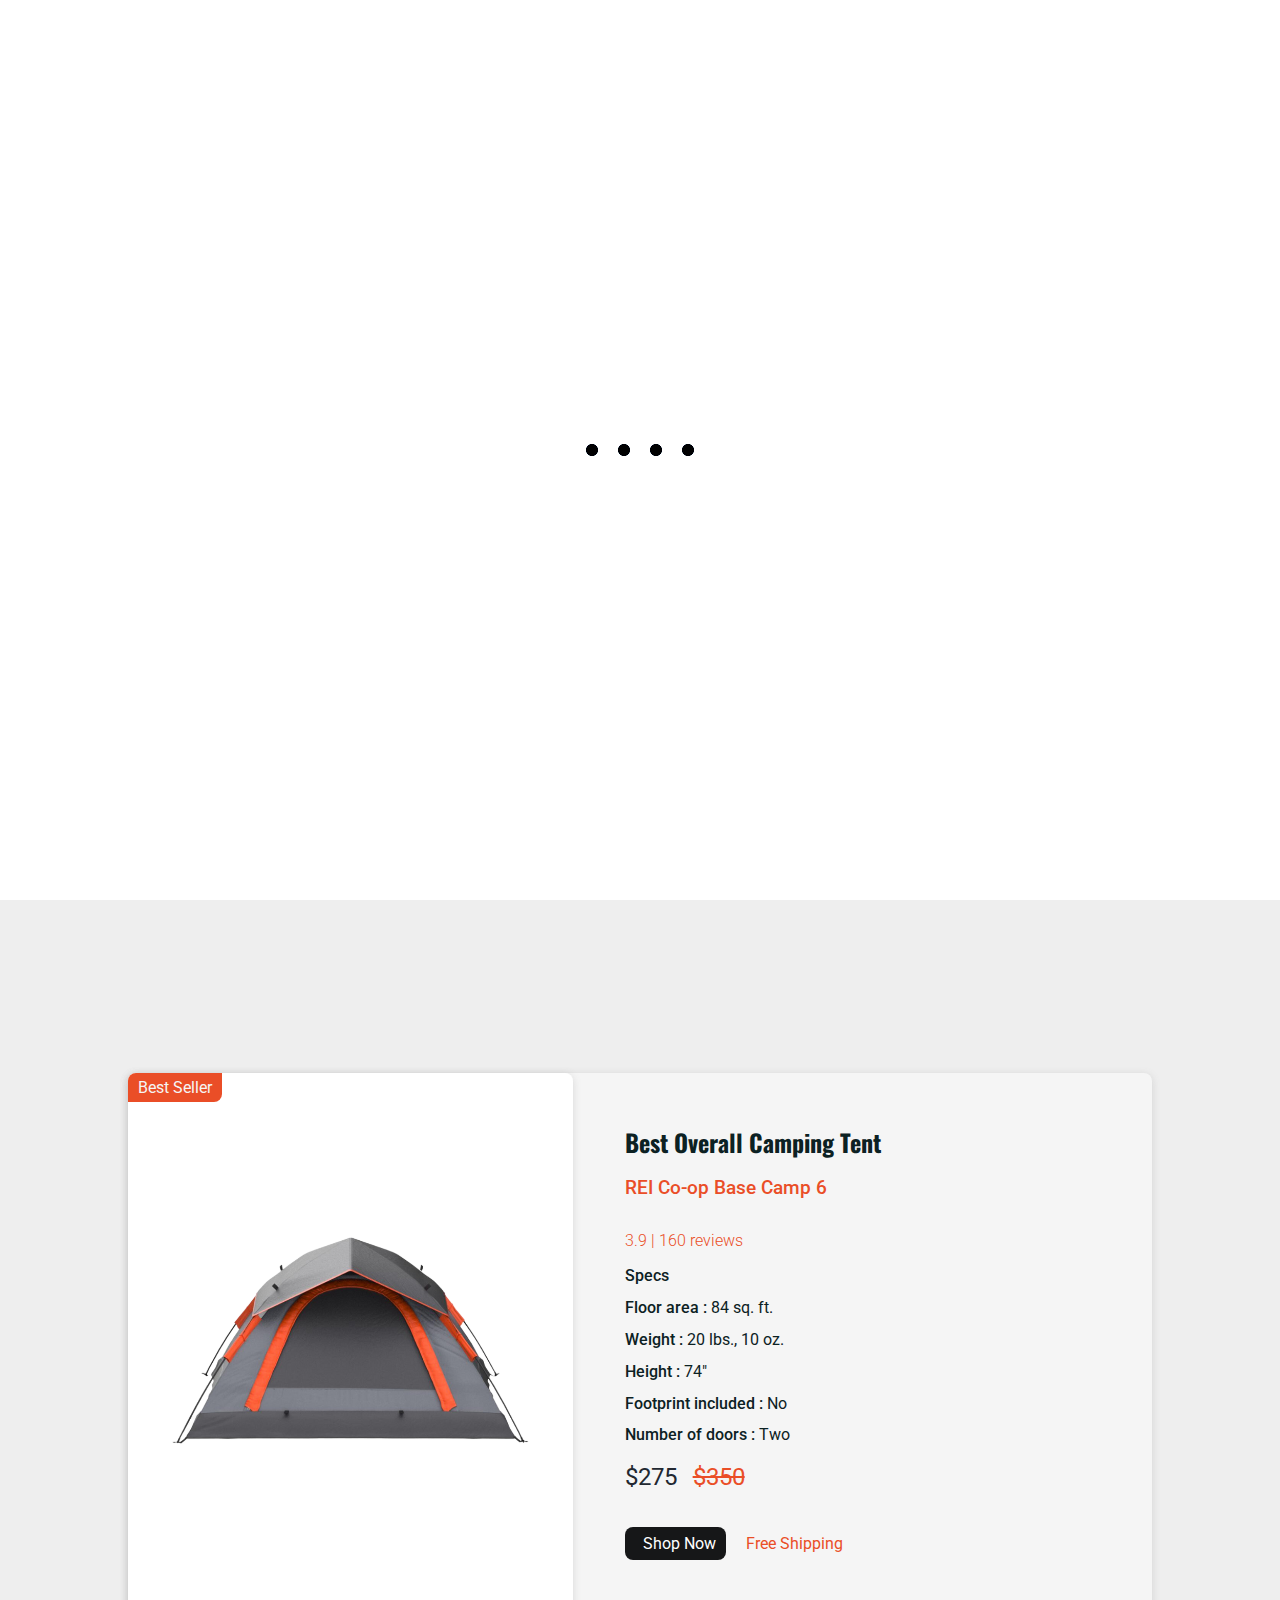
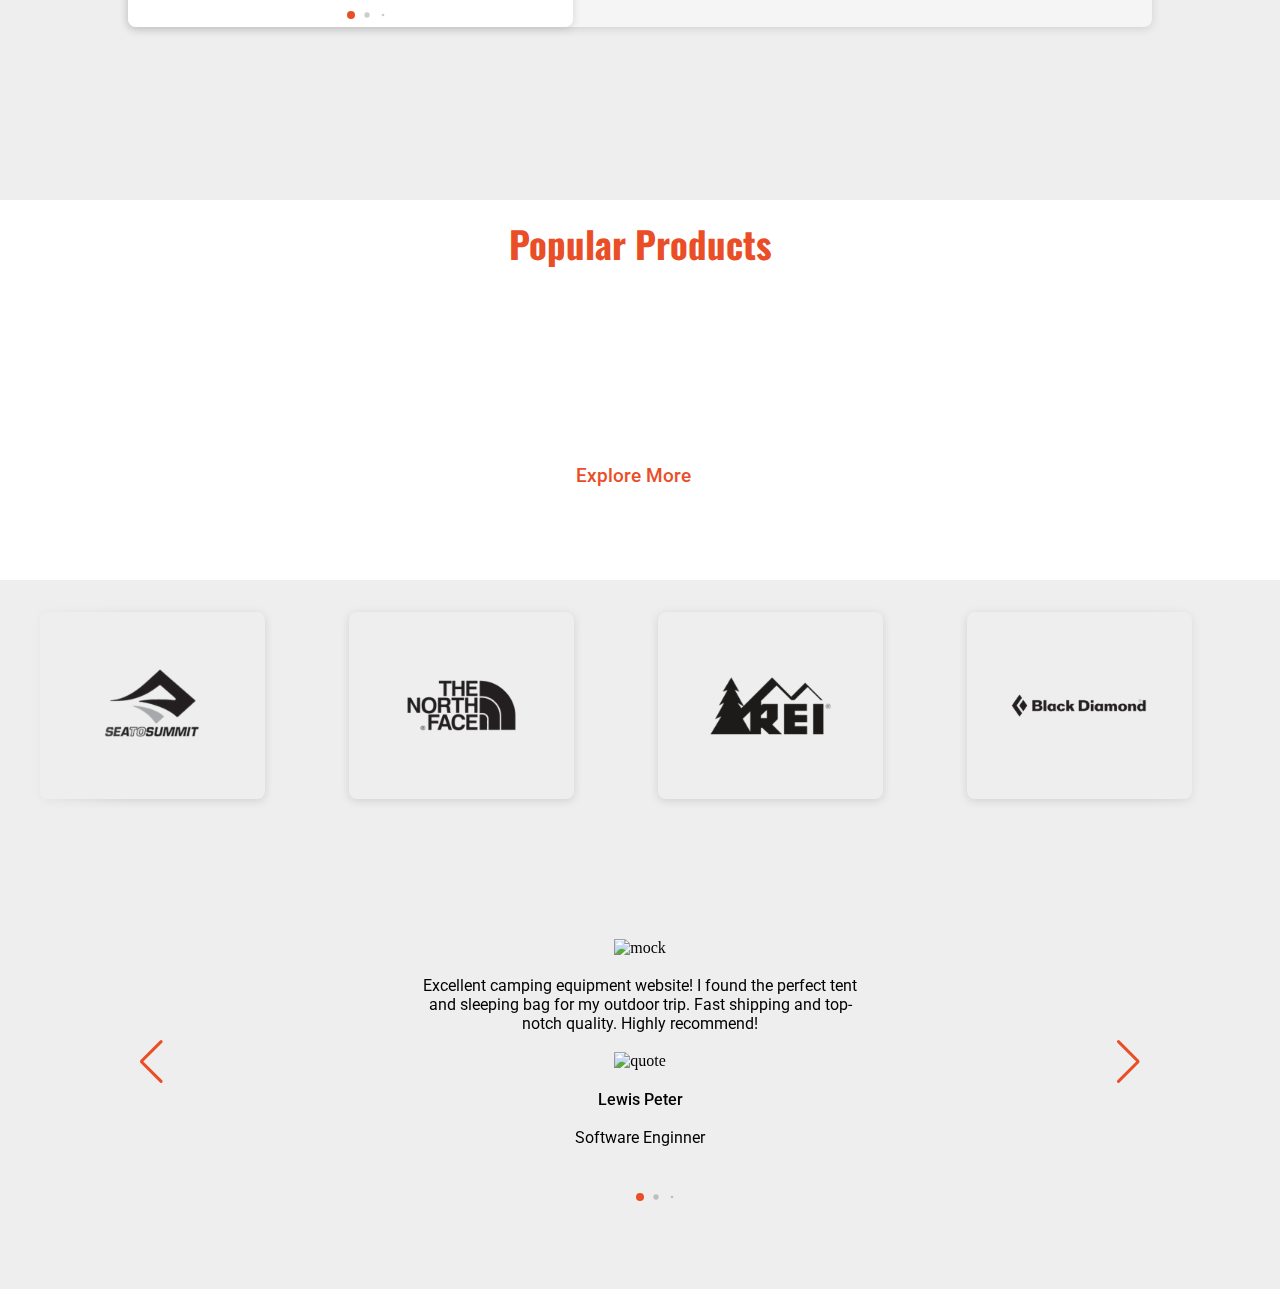
==== commit 81b8a905: "feat: dynamic cards added" ====
--- a/index.html
+++ b/index.html
@@ -74,8 +74,9 @@
         <!-- Hero Section -->
         <section class="hero__section">
             <div class="intro__container parallax" data-speedx=".2" data-speedy="0.15">
-                <p>Nomo J62</p>
-                <h1 class="intro__title">Meet the latest Product <br>From Forest Queen</h1>
+                <p>Hi Campers!</p>
+                <h1 class="intro__title">Meet the latest Product <br>From <span class="logo__name">Forest Queen</span>
+                </h1>
                 <p>Step into the untamed wilderness with Nomo J62. <br> Adventure awaits!</p>
                 <div class="intro__button__container">
                     <a href="#" class="intro__button">Buy Now</a>
@@ -169,97 +170,7 @@
         <!-- Equipment Sections -->
         <section class="equipment__section">
             <h2>Popular Products</h2>
-
-            <div class="equipment__grid">
-                <div class="grid__item">
-                    <img src="./assets/stocks/5.png" alt="tent" class="stock__img">
-                    <a href="#" class="stock__title">Best Quality Boot</a>
-                    <p>5 stars rated on Amazon. Best quality award winner 2023.</p>
-                    <p class="price"><span>$249</span><del>$385</del></p>
-                    <hr>
-                    <div class="shop__container stock__buttons">
-                        <a href="#"><i class="fa-solid fa-cart-plus"></i>Shop Now</a>
-                        <p>Free Shipping</p>
-                    </div>
-                </div>
-                <div class="grid__item">
-                    <img src="./assets/stocks/2.png" alt="tent" class="stock__img">
-                    <a href="#" class="stock__title">Best Quality Cooker</a>
-                    <p>5 stars rated on Amazon. Best quality award winner 2023.</p>
-                    <p class="price"><span>$399</span><del>$575</del></p>
-                    <hr>
-                    <div class="shop__container stock__buttons">
-                        <a href="#"><i class="fa-solid fa-cart-plus"></i>Shop Now</a>
-                        <p>Free Shipping</p>
-                    </div>
-                </div>
-                <div class="grid__item">
-                    <img src="./assets/stocks/3.png" alt="tent" class="stock__img">
-                    <a href="#" class="stock__title">Best Quality Bag</a>
-                    <p>5 stars rated on Amazon. Best quality award winner 2023.</p>
-                    <p class="price"><span>$359</span><del>$459</del></p>
-                    <hr>
-                    <div class="shop__container stock__buttons">
-                        <a href="#"><i class="fa-solid fa-cart-plus"></i>Shop Now</a>
-                        <p>Free Shipping</p>
-                    </div>
-                </div>
-                <div class="grid__item">
-                    <img src="./assets/stocks/4.png" alt="tent" class="stock__img">
-                    <a href="#" class="stock__title">Best Quality Bed</a>
-                    <p>5 stars rated on Amazon. Best quality award winner 2023.</p>
-                    <p class="price"><span>$369</span><del>$435</del></p>
-                    <hr>
-                    <div class="shop__container stock__buttons">
-                        <a href="#"><i class="fa-solid fa-cart-plus"></i>Shop Now</a>
-                        <p>Free Shipping</p>
-                    </div>
-                </div>
-                <div class="grid__item">
-                    <img src="./assets/stocks/1.png" alt="tent" class="stock__img">
-                    <a href="#" class="stock__title">Best Quality Tent</a>
-                    <p>5 stars rated on Amazon. Best quality award winner 2023.</p>
-                    <p class="price"><span>$249</span><del>$385</del></p>
-                    <hr>
-                    <div class="shop__container stock__buttons">
-                        <a href="#"><i class="fa-solid fa-cart-plus"></i>Shop Now</a>
-                        <p>Free Shipping</p>
-                    </div>
-                </div>
-                <div class="grid__item">
-                    <img src="./assets/stocks/6.png" alt="tent" class="stock__img">
-                    <a href="#" class="stock__title">Best Quality Lamp</a>
-                    <p>5 stars rated on Amazon. Best quality award winner 2023.</p>
-                    <p class="price"><span>$399</span><del>$575</del></p>
-                    <hr>
-                    <div class="shop__container stock__buttons">
-                        <a href="#"><i class="fa-solid fa-cart-plus"></i>Shop Now</a>
-                        <p>Free Shipping</p>
-                    </div>
-                </div>
-                <div class="grid__item">
-                    <img src="./assets/stocks/7.png" alt="tent" class="stock__img">
-                    <a href="#" class="stock__title">Best Quality Compass</a>
-                    <p>5 stars rated on Amazon. Best quality award winner 2023.</p>
-                    <p class="price"><span>$359</span><del>$459</del></p>
-                    <hr>
-                    <div class="shop__container stock__buttons">
-                        <a href="#"><i class="fa-solid fa-cart-plus"></i>Shop Now</a>
-                        <p>Free Shipping</p>
-                    </div>
-                </div>
-                <div class="grid__item">
-                    <img src="./assets/stocks/8.png" alt="tent" class="stock__img">
-                    <a href="#" class="stock__title">Best Quality Touch</a>
-                    <p>5 stars rated on Amazon. Best quality award winner 2023.</p>
-                    <p class="price"><span>$369</span><del>$435</del></p>
-                    <hr>
-                    <div class="shop__container stock__buttons">
-                        <a href="#"><i class="fa-solid fa-cart-plus"></i>Shop Now</a>
-                        <p>Free Shipping</p>
-                    </div>
-                </div>
-            </div>
+            <div class="equipment__grid" id="equipmentGrid"></div>
             <a href="./product.html" class="explore__btn">Explore More<i class="fa-solid fa-arrow-right-long"></i></a>
         </section>
 
@@ -284,10 +195,12 @@
                 <div class="swiper-wrapper">
                     <div class="swiper-slide review__slide">
                         <img src="./assets/reviews/1.png" alt="mock" class="review__portrait">
-                        <p>
-                            <span>Lorem ipsum dolor sit amet consectetur adipisicing elit. Alias unde deleniti
-                                cupiditate</span>
-                            <span>animi ipsam inventore! Repellendus, corporis iure!</span>
+
+                        <p class="review__comments">
+
+                            <span>Excellent camping equipment website! I found the perfect tent and sleeping bag for my
+                                outdoor trip. Fast shipping and top-notch quality. Highly recommend!</span>
+
                         </p>
                         <img src="./assets/quote.png" alt="quote" class="review__quote">
                         <p class="reviewer">Lewis Peter</p>
@@ -295,10 +208,10 @@
                     </div>
                     <div class="swiper-slide review__slide">
                         <img src="./assets/reviews/2.png" alt="mock" class="review__portrait">
-                        <p>
-                            <span>Lorem ipsum dolor sit amet consectetur adipisicing elit. Alias unde deleniti
-                                cupiditate</span>
-                            <span>animi ipsam inventore! Repellendus, corporis iure!</span>
+                        <p class="review__comments">
+                            <span>Five stars! This website offers a fantastic selection of camping gear. I bought a
+                                portable stove and it worked flawlessly. Very satisfied with my purchase!</span>
+
                         </p>
                         <img src="./assets/quote.png" alt="quote" class="review__quote">
                         <p class="reviewer">David Tie</p>
@@ -306,10 +219,10 @@
                     </div>
                     <div class="swiper-slide review__slide">
                         <img src="./assets/reviews/3.png" alt="mock" class="review__portrait">
-                        <p>
-                            <span>Lorem ipsum dolor sit amet consectetur adipisicing elit. Alias unde deleniti
-                                cupiditate</span>
-                            <span>animi ipsam inventore! Repellendus, corporis iure!</span>
+                        <p class="review__comments">
+                            <span>Impressive service and products! I got a durable backpack and camping cookware set.
+                                The prices were great, and the delivery was quick. Very happy customer!</span>
+
                         </p>
                         <img src="./assets/quote.png" alt="quote" class="review__quote">
                         <p class="reviewer">Melia</p>
@@ -317,10 +230,10 @@
                     </div>
                     <div class="swiper-slide review__slide">
                         <img src="./assets/reviews/4.png" alt="mock" class="review__portrait">
-                        <p>
-                            <span>Lorem ipsum dolor sit amet consectetur adipisicing elit. Alias unde deleniti
-                                cupiditate</span>
-                            <span>animi ipsam inventore! Repellendus, corporis iure!</span>
+                        <p class="review__comments">
+                            <span>Top-tier camping equipment! I ordered a headlamp and multitool, both exceeded my
+                                expectations. The website's layout is user-friendly. Will buy from them again!</span>
+
                         </p>
                         <img src="./assets/quote.png" alt="quote" class="review__quote">
                         <p class="reviewer">Emily Rose</p>
@@ -328,10 +241,11 @@
                     </div>
                     <div class="swiper-slide review__slide">
                         <img src="./assets/reviews/5.png" alt="mock" class="review__portrait">
-                        <p>
-                            <span>Lorem ipsum dolor sit amet consectetur adipisicing elit. Alias unde deleniti
-                                cupiditate</span>
-                            <span>animi ipsam inventore! Repellendus, corporis iure!</span>
+                        <p class="review__comments">
+                            <span>Outstanding experience! Bought a comfortable camping chair, and it's my new favorite.
+                                The website's customer support was friendly and helpful. Highly recommend this site for
+                                camping needs!</span>
+
                         </p>
                         <img src="./assets/quote.png" alt="quote" class="review__quote">
                         <p class="reviewer">Lisa Pink</p>
--- a/styles/index.css
+++ b/styles/index.css
@@ -2,7 +2,7 @@
   --primary: #0c2123;
   --secondary: #eeeeee;
   --third: #161718;
-  --logoColor: #EA4E27;
+  --logoColor: #ea4e27;
   --primaryFont: "Roboto", sans-serif;
   --secondaryFont: "Oswald", sans-serif;
   --customShadow: rgba(99, 99, 99, 0.2) 0px 2px 8px 0px;
@@ -146,9 +146,7 @@
   }
 }
 
-
 /* -----Header Section----- */
-
 
 .header__section {
   position: fixed;
@@ -158,7 +156,7 @@
   left: 0;
   right: 0;
   display: none;
-  background-color: rgb(34, 40, 49);
+  background-color: #b5b7ba5b;
   padding: 0.5rem 2rem;
   -webkit-box-shadow: -3px 0px 5px 0px rgba(0, 0, 0, 0.2);
   box-shadow: -3px 0px 5px 0px rgba(0, 0, 0, 0.2);
@@ -367,8 +365,9 @@
   padding: 5rem 10rem 2rem;
   display: flex;
   flex-direction: column;
-  background: url("../assets/hero__background.png");
+  background: url("../assets/hero__background.jpg");
   background-size: cover;
+  background-position: left;
   justify-content: center;
   align-items: center;
 }
@@ -377,7 +376,7 @@
   min-width: 330px;
   height: fit-content;
   background-color: #ffffff29;
-  border-radius: 2rem;
+  border-radius: 10px;
   backdrop-filter: blur(2px);
   padding: 2rem;
   display: flex;
@@ -385,8 +384,13 @@
   gap: 20px;
 }
 
+.logo__name {
+  color: var(--logoColor);
+}
+
 .intro__container p {
   opacity: 0.8;
+  color: rgb(40, 40, 40);
 }
 
 .intro__title {
@@ -500,6 +504,10 @@
 
 .shop__container p {
   color: var(--logoColor);
+}
+
+.review {
+  opacity: 50%;
 }
 
 .fa-star {
@@ -560,7 +568,7 @@
 
 /* Equipment Section */
 .equipment__section {
-  background-image: url('../assets/item__background2.png');
+  background-image: url("../assets/item__background2.png");
   background-position: center;
   background-size: cover;
   display: flex;
@@ -578,6 +586,7 @@
 }
 
 .equipment__grid {
+  min-height: 100px;
   width: 80%;
   display: grid;
   grid-template-columns: auto;
@@ -586,11 +595,20 @@
 
 .grid__item {
   width: 100%;
-  background-image: url('../assets/item__background2.png');
+  background-image: url("../assets/item__background2.png");
   border-radius: 8px;
   box-shadow: var(--customShadow);
   padding: 25px;
   transition: all 0.3s ease-out;
+}
+
+.grid__item button {
+  border: none;
+  border-radius: 8px;
+  color: white;
+  background-color: var(--third);
+  padding: 0.6rem 0.5rem;
+  cursor: pointer;
 }
 
 .grid__item del {
@@ -684,7 +702,7 @@
 
 .logo__slide {
   display: inline-block;
-  animation: slide 25s infinite linear;
+  animation: slide 29s infinite linear;
 }
 
 .logo__slide img {
@@ -717,7 +735,7 @@
 
 .review__slide {
   text-align: center;
-  padding: 0 3rem;
+  padding: 1.5rem 3rem;
 }
 
 .review__slide>* {
@@ -725,7 +743,7 @@
 }
 
 .review__slide p {
-  padding: 0 2rem;
+  padding: 0 15rem;
 }
 
 .review__portrait {
@@ -748,7 +766,6 @@
 .swiper-pagination-bullet-active {
   background-color: var(--logoColor) !important;
 }
-
 
 /* Subscribe section */
 .subscribe__section {
@@ -772,7 +789,7 @@
 .footer__section {
   width: 100%;
   padding: 1rem 4% 4rem;
-  background-color: rgb(34, 40, 49);
+  background-color: #b5b7ba5b;
   color: white;
 }
 
@@ -837,7 +854,6 @@
   color: var(--logoColor);
 }
 
-
 /* SM */
 @media screen and (min-width: 640px) {
 
@@ -864,14 +880,15 @@
   .hero__section {
     flex-direction: row;
     justify-content: start;
+    background-position: center;
   }
 
   .hero__section p {
-    font-size: 1rem;
+    font-size: 0.8rem;
   }
 
   .hero__section h1 {
-    font-size: 2rem;
+    font-size: 1.5rem;
   }
 
   .stock__container {
@@ -887,12 +904,16 @@
     width: 43.5%;
   }
 
+  /* Equipment section */
+  .equipment__grid {
+    grid-template-columns: auto auto auto;
+  }
+
   /* Review Section */
   .review__swiper {
     width: 80%;
   }
 
-
   /* Footer  */
   .footer__top img {
     display: block;
@@ -922,21 +943,35 @@
 
   /* hero section */
   .hero__section p {
-    font-size: 1.3rem;
+    font-size: 1rem;
   }
 
   .hero__section h1 {
-    font-size: 3rem;
+    font-size: 2rem;
   }
 
   /* equipment section */
   .equipment__section h2 {
     font-size: 2.3rem;
   }
+
+  .equipment__grid {
+    grid-template-columns: auto auto auto auto;
+  }
 }
 
 /* XL */
 @media screen and (min-width: 1280px) {
+
+  /* hero section */
+  .hero__section p {
+    font-size: 1.3rem;
+  }
+
+  .hero__section h1 {
+    font-size: 3rem;
+  }
+
 
   /* Equipment section */
   .equipment__grid {
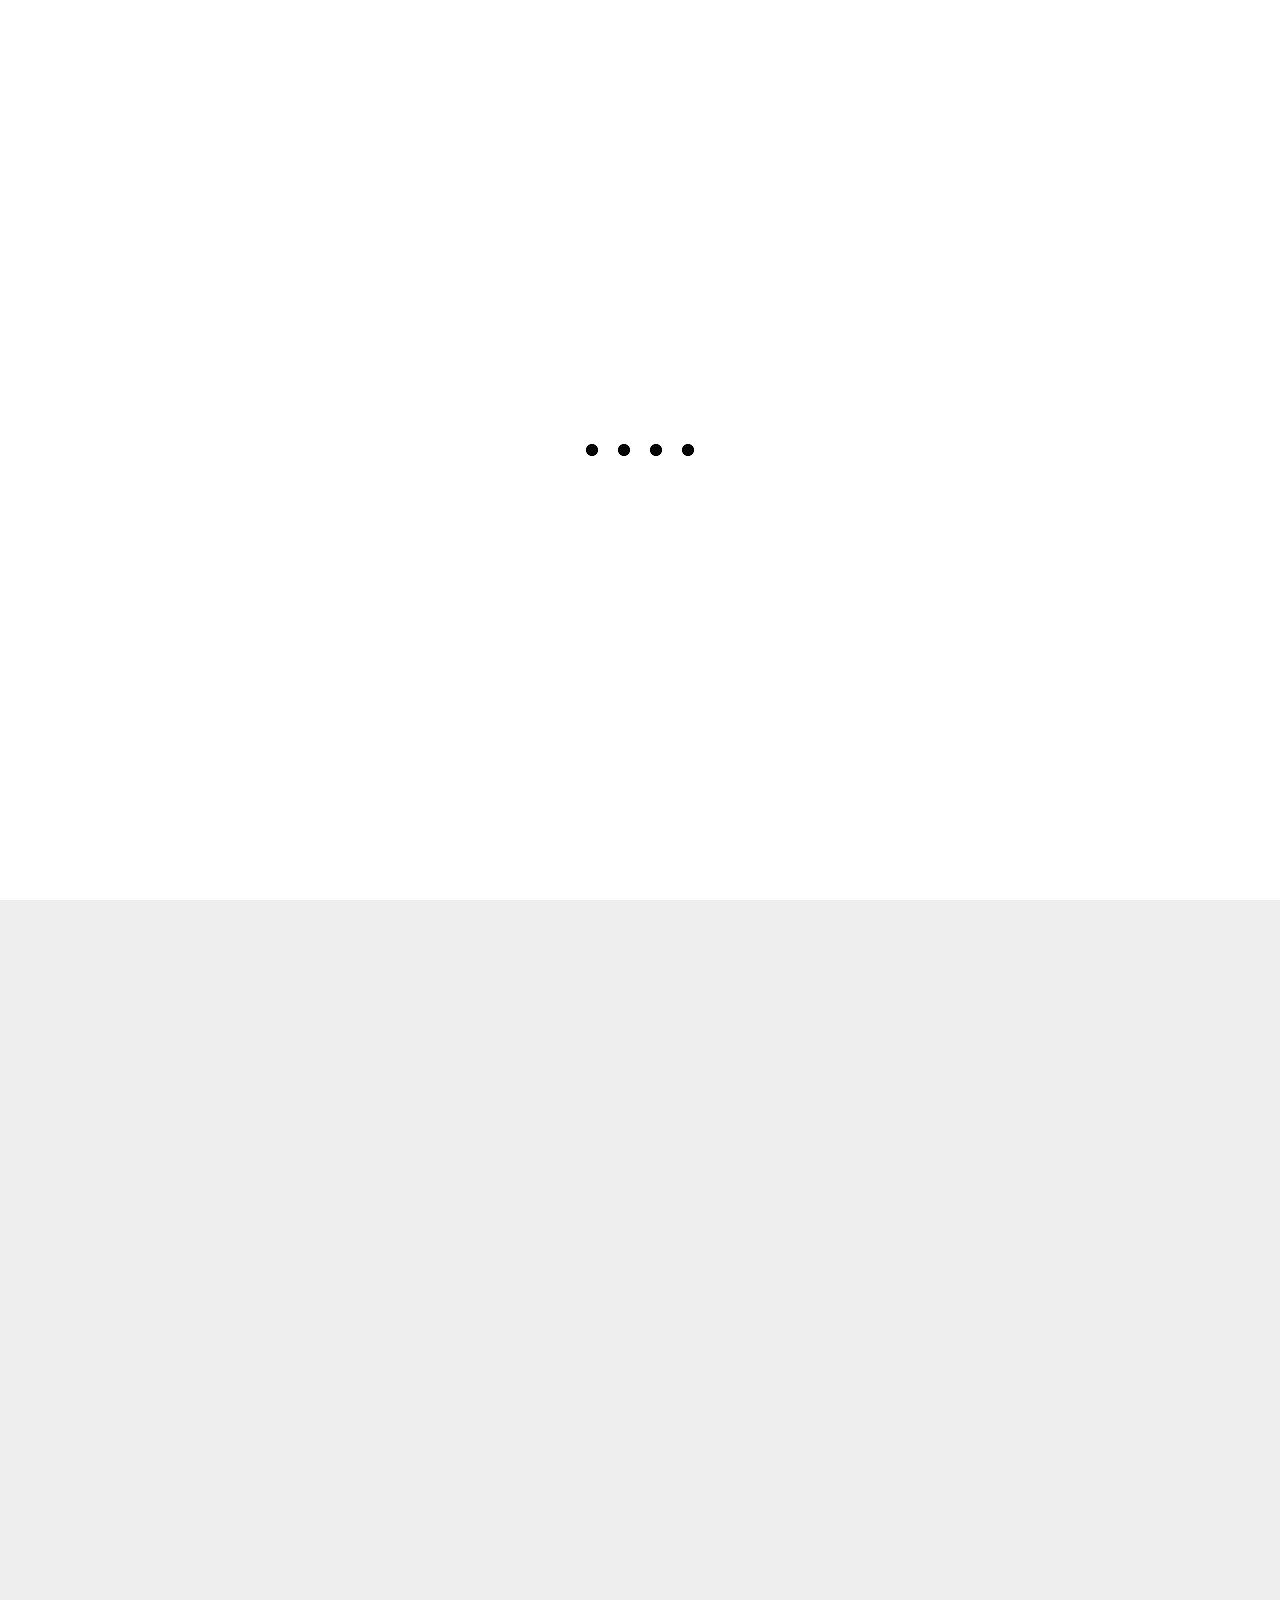
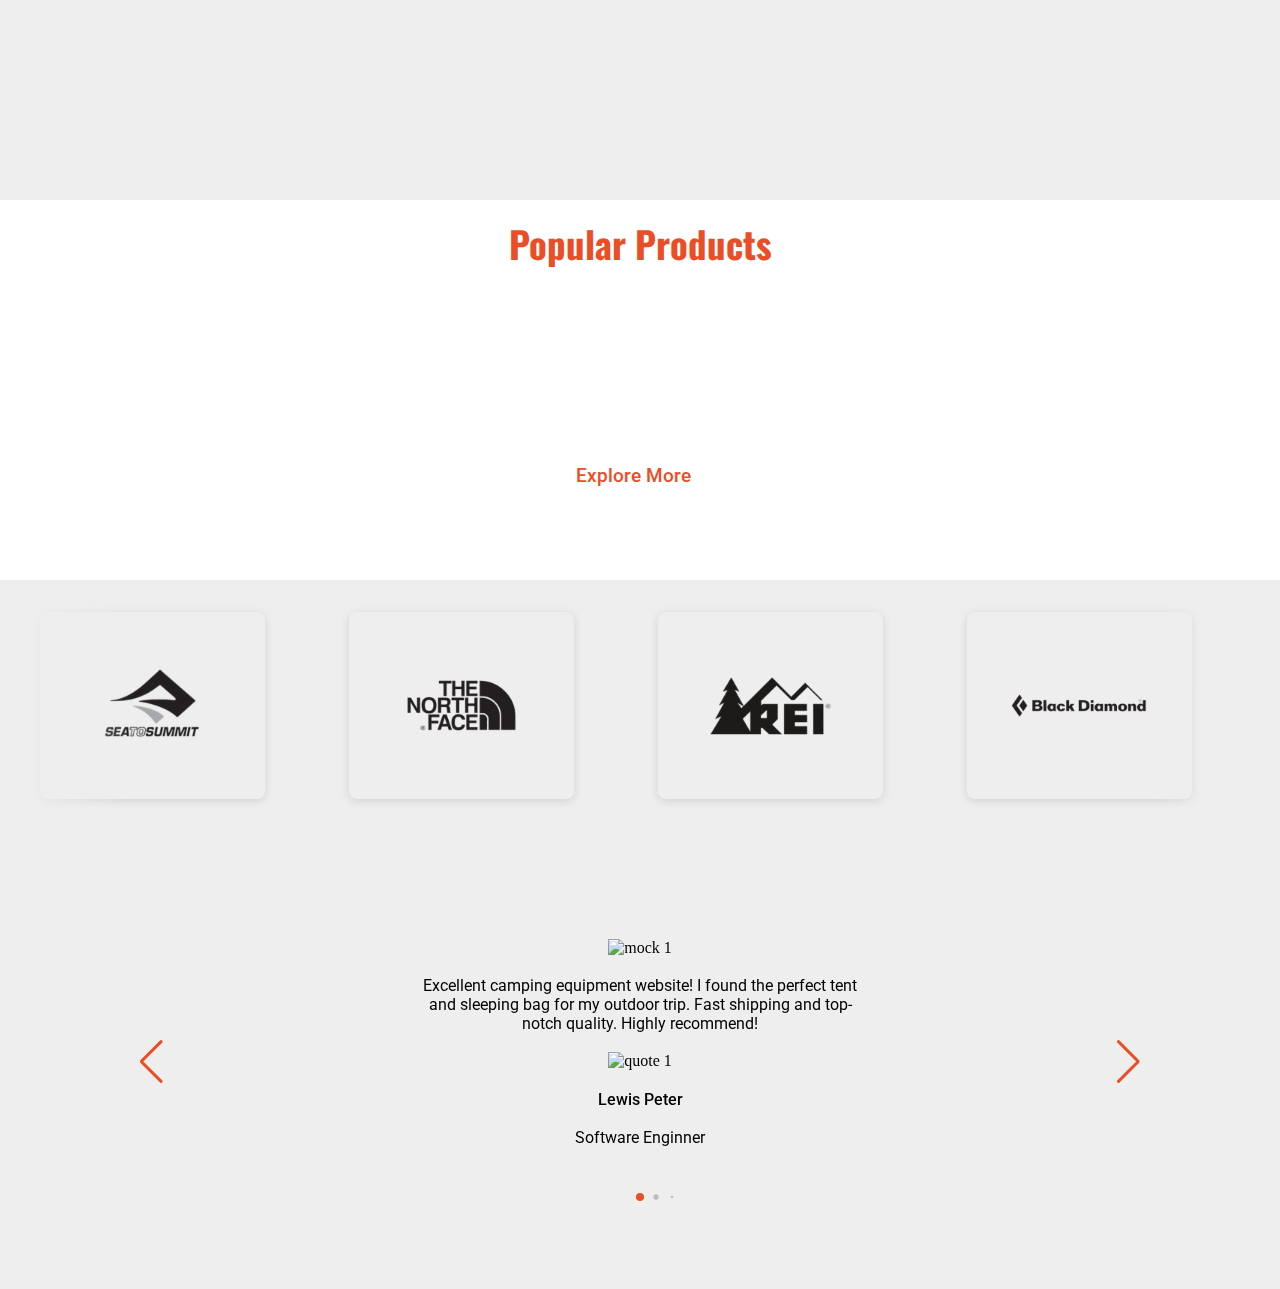
==== commit 13d4aa70: "fix: refactoring code" ====
--- a/index.html
+++ b/index.html
@@ -1,35 +1,35 @@
 <!DOCTYPE html>
-<html lang="en">
+<html lang="en-US">
 
 <head>
     <meta charset="UTF-8">
     <meta name="viewport" content="width=device-width, initial-scale=1.0">
-    <title>Forest Queen</title>
+
     <link rel="stylesheet" href="./styles/index.css">
 
     <!-- Primary Meta Tags -->
     <title>Forest Queen - One Stop Solution</title>
-    <meta name="title" content="Forest Queen - One Stop Solution" />
+    <meta name="title" content="Forest Queen - One Stop Solution">
     <meta name="description"
-        content="Welcome to Forest Queen, your ultimate destination for high-quality camping equipment! Explore our wide range of camping gear, including beginner, pro, and the best-in-class Adventure packages – carefully curated with all necessary items for your outdoor escapades. With unbeatable pricing and a dedication to supplying camping lovers with love, we ensure you have everything you need for memorable adventures in the great outdoors. Choose Forest Queen for premium quality and gear up for unforgettable camping experiences!" />
+        content="Welcome to Forest Queen, your ultimate destination for high-quality camping equipment! Explore our wide range of camping gear, including beginner, pro, and the best-in-class Adventure packages – carefully curated with all necessary items for your outdoor escapades. With unbeatable pricing and a dedication to supplying camping lovers with love, we ensure you have everything you need for memorable adventures in the great outdoors. Choose Forest Queen for premium quality and gear up for unforgettable camping experiences!">
 
     <!-- Open Graph / Facebook -->
-    <meta property="og:type" content="website" />
-    <meta property="og:url" content="https://forestqueen.netlify.app/" />
-    <meta property="og:title" content="Forest Queen - One Stop Solution" />
+    <meta property="og:type" content="website">
+    <meta property="og:url" content="https://forestqueen.netlify.app/">
+    <meta property="og:title" content="Forest Queen - One Stop Solution">
     <meta property="og:description"
-        content="Welcome to Forest Queen, your ultimate destination for high-quality camping equipment! Explore our wide range of camping gear, including beginner, pro, and the best-in-class Adventure packages – carefully curated with all necessary items for your outdoor escapades. With unbeatable pricing and a dedication to supplying camping lovers with love, we ensure you have everything you need for memorable adventures in the great outdoors. Choose Forest Queen for premium quality and gear up for unforgettable camping experiences!" />
+        content="Welcome to Forest Queen, your ultimate destination for high-quality camping equipment! Explore our wide range of camping gear, including beginner, pro, and the best-in-class Adventure packages – carefully curated with all necessary items for your outdoor escapades. With unbeatable pricing and a dedication to supplying camping lovers with love, we ensure you have everything you need for memorable adventures in the great outdoors. Choose Forest Queen for premium quality and gear up for unforgettable camping experiences!">
     <meta property="og:image"
-        content="https://res.cloudinary.com/dqu7jnyue/image/upload/v1690515547/Assignment/meta__img_zdqhro.png" />
+        content="https://res.cloudinary.com/dqu7jnyue/image/upload/v1690515547/Assignment/meta__img_zdqhro.png">
 
     <!-- Twitter -->
-    <meta property="twitter:card" content="summary_large_image" />
-    <meta property="twitter:url" content="https://forestqueen.netlify.app/" />
-    <meta property="twitter:title" content="Forest Queen - One Stop Solution" />
+    <meta property="twitter:card" content="summary_large_image">
+    <meta property="twitter:url" content="https://forestqueen.netlify.app/">
+    <meta property="twitter:title" content="Forest Queen - One Stop Solution">
     <meta property="twitter:description"
-        content="Welcome to Forest Queen, your ultimate destination for high-quality camping equipment! Explore our wide range of camping gear, including beginner, pro, and the best-in-class Adventure packages – carefully curated with all necessary items for your outdoor escapades. With unbeatable pricing and a dedication to supplying camping lovers with love, we ensure you have everything you need for memorable adventures in the great outdoors. Choose Forest Queen for premium quality and gear up for unforgettable camping experiences!" />
+        content="Welcome to Forest Queen, your ultimate destination for high-quality camping equipment! Explore our wide range of camping gear, including beginner, pro, and the best-in-class Adventure packages – carefully curated with all necessary items for your outdoor escapades. With unbeatable pricing and a dedication to supplying camping lovers with love, we ensure you have everything you need for memorable adventures in the great outdoors. Choose Forest Queen for premium quality and gear up for unforgettable camping experiences!">
     <meta property="twitter:image"
-        content="https://res.cloudinary.com/dqu7jnyue/image/upload/v1690515547/Assignment/meta__img_zdqhro.png" />
+        content="https://res.cloudinary.com/dqu7jnyue/image/upload/v1690515547/Assignment/meta__img_zdqhro.png">
 
 
     <!-- Google fonts -->
@@ -46,17 +46,22 @@
     <link rel="manifest" href="./assets/favicon/site.webmanifest">
 
     <!-- Link Swiper's CSS -->
-    <link rel="stylesheet" href="https://cdn.jsdelivr.net/npm/swiper@10/swiper-bundle.min.css" />
+    <link rel="stylesheet" href="https://cdn.jsdelivr.net/npm/swiper@10/swiper-bundle.min.css">
 
     <!-- Font Awesome CSS -->
     <link rel="stylesheet" href="https://cdnjs.cloudflare.com/ajax/libs/font-awesome/6.4.0/css/all.min.css"
         integrity="sha512-iecdLmaskl7CVkqkXNQ/ZH/XLlvWZOJyj7Yy7tcenmpD1ypASozpmT/E0iPtmFIB46ZmdtAc9eNBvH0H/ZpiBw=="
-        crossorigin="anonymous" referrerpolicy="no-referrer" />
+        crossorigin="anonymous" referrerpolicy="no-referrer">
 
 </head>
 
 <body>
     <div id="header__placeholder"></div>
+
+    <div id="customAlert" class="custom-alert">
+        <i class="fa-solid fa-cart-plus"></i>
+        <p id="customAlertMessage"></p>
+    </div>
 
     <!-- Loader Section -->
     <div class="loader__container" id="loader__container">
@@ -79,96 +84,18 @@
                 </h1>
                 <p>Step into the untamed wilderness with Nomo J62. <br> Adventure awaits!</p>
                 <div class="intro__button__container">
-                    <a href="#" class="intro__button">Buy Now</a>
-                    <a href="#" class="intro__button">See More</a>
+                    <a href="#equipment__section" class="intro__button">Buy Now</a>
+                    <a href="./furniture.html" class="intro__button">See More</a>
                 </div>
             </div>
         </section>
 
 
         <!-- Best Seller Tent Section -->
-        <section class="sale__section">
-            <div class="bestseller__container">
-
-                <div class="swiper__container">
-                    <p class="bestseller__tag">Best Seller</p>
-                    <!-- Swiper -->
-                    <div class="swiper best__seller">
-                        <div class="swiper-wrapper">
-                            <div class="swiper-slide">
-                                <img src="./assets/bestseller/1.png" alt="tent" class="bestseller__img">
-                            </div>
-                            <div class="swiper-slide">
-                                <img src="./assets/bestseller/2.png" alt="tent" class="bestseller__img">
-                            </div>
-                            <div class="swiper-slide">
-                                <img src="./assets/bestseller/3.png" alt="tent" class="bestseller__img">
-                            </div>
-                            <div class="swiper-slide">
-                                <img src="./assets/bestseller/4.png" alt="tent" class="bestseller__img">
-                            </div>
-                        </div>
-                        <div class="swiper-pagination"></div>
-                    </div>
-                </div>
-
-
-                <!-- Best seller card section -->
-                <div class="bestseller__content">
-                    <h2>Best Overall Camping Tent</h2>
-                    <a href="#" class="tenttitle">
-                        REI Co-op Base Camp 6
-                    </a>
-                    <div>
-                        <i class="fa-solid fa-star"></i>
-                        <i class="fa-solid fa-star"></i>
-                        <i class="fa-solid fa-star"></i>
-                        <i class="fa-solid fa-star"></i>
-                        <i class="fa-regular fa-star"></i>
-                        <a href="#" class="review__link">3.9 | 160 reviews</a>
-                    </div>
-                    <div class="bestseller__detail">
-                        <p>
-                            <span class="specs__bold">Specs</span>
-                        </p>
-                        <p>
-                            <span class="specs__bold">Floor area :</span>
-                            84 sq. ft.
-                        </p>
-                        <p>
-                            <span class="specs__bold">Weight :</span>
-                            20 lbs., 10 oz.
-                        </p>
-                        <p>
-                            <span class="specs__bold">Height :</span>
-                            74"
-                        </p>
-                        <p>
-                            <span class="specs__bold">Footprint included :</span>
-                            No
-                        </p>
-                        <p>
-                            <span class="specs__bold">Number of doors :</span>
-                            Two
-                        </p>
-                    </div>
-                    <div>
-                        <p class="price">
-                            <span>$275</span>
-                            <del>$350</del>
-                        </p>
-                        <div class="shop__container">
-                            <a href="#"><i class="fa-solid fa-cart-plus"></i>Shop Now</a>
-                            <p></i>Free Shipping</p>
-                        </div>
-                    </div>
-
-                </div>
-            </div>
-        </section>
+        <div id="popularProductGrid" class="sale__section"></div>
 
         <!-- Equipment Sections -->
-        <section class="equipment__section">
+        <section id="equipment__section" class="equipment__section">
             <h2>Popular Products</h2>
             <div class="equipment__grid" id="equipmentGrid"></div>
             <a href="./product.html" class="explore__btn">Explore More<i class="fa-solid fa-arrow-right-long"></i></a>
@@ -176,25 +103,25 @@
 
 
         <!-- Brand Slider Section -->
-        <section>
+        <div>
             <div class="brand__slider__section">
                 <div class="logo__slide">
-                    <img src="./assets//brand/1.png" alt="brand logo">
-                    <img src="./assets//brand/2.png" alt="brand logo">
-                    <img src="./assets//brand/3.png" alt="brand logo">
-                    <img src="./assets//brand/4.png" alt="brand logo">
-                    <img src="./assets//brand/5.png" alt="brand logo">
-                    <img src="./assets//brand/6.png" alt="brand logo">
+                    <img src="./assets/brand/1.png" alt="brand logo 1">
+                    <img src="./assets/brand/2.png" alt="brand logo 2">
+                    <img src="./assets/brand/3.png" alt="brand logo 3">
+                    <img src="./assets/brand/4.png" alt="brand logo 4">
+                    <img src="./assets/brand/5.png" alt="brand logo 5">
+                    <img src="./assets/brand/6.png" alt="brand logo 6">
                 </div>
-                </d>
-        </section>
+            </div>
+        </div>
 
         <!-- Review Section -->
-        <section id="review__section" class="review__section">
+        <div id="review__section" class="review__section">
             <div class="swiper review__swiper">
                 <div class="swiper-wrapper">
                     <div class="swiper-slide review__slide">
-                        <img src="./assets/reviews/1.png" alt="mock" class="review__portrait">
+                        <img src="./assets/reviews/1.png" alt="mock 1" class="review__portrait">
 
                         <p class="review__comments">
 
@@ -202,52 +129,52 @@
                                 outdoor trip. Fast shipping and top-notch quality. Highly recommend!</span>
 
                         </p>
-                        <img src="./assets/quote.png" alt="quote" class="review__quote">
+                        <img src="./assets/quote.png" alt="quote 1" class="review__quote">
                         <p class="reviewer">Lewis Peter</p>
                         <p>Software Enginner</p>
                     </div>
                     <div class="swiper-slide review__slide">
-                        <img src="./assets/reviews/2.png" alt="mock" class="review__portrait">
+                        <img src="./assets/reviews/2.png" alt="mock 2" class="review__portrait">
                         <p class="review__comments">
                             <span>Five stars! This website offers a fantastic selection of camping gear. I bought a
                                 portable stove and it worked flawlessly. Very satisfied with my purchase!</span>
 
                         </p>
-                        <img src="./assets/quote.png" alt="quote" class="review__quote">
+                        <img src="./assets/quote.png" alt="quote 2" class="review__quote">
                         <p class="reviewer">David Tie</p>
                         <p>Artist - Singer</p>
                     </div>
                     <div class="swiper-slide review__slide">
-                        <img src="./assets/reviews/3.png" alt="mock" class="review__portrait">
+                        <img src="./assets/reviews/3.png" alt="mock 3" class="review__portrait">
                         <p class="review__comments">
                             <span>Impressive service and products! I got a durable backpack and camping cookware set.
                                 The prices were great, and the delivery was quick. Very happy customer!</span>
 
                         </p>
-                        <img src="./assets/quote.png" alt="quote" class="review__quote">
+                        <img src="./assets/quote.png" alt="quote 3" class="review__quote">
                         <p class="reviewer">Melia</p>
                         <p>Civil Enginner</p>
                     </div>
                     <div class="swiper-slide review__slide">
-                        <img src="./assets/reviews/4.png" alt="mock" class="review__portrait">
+                        <img src="./assets/reviews/4.png" alt="mock 4" class="review__portrait">
                         <p class="review__comments">
                             <span>Top-tier camping equipment! I ordered a headlamp and multitool, both exceeded my
                                 expectations. The website's layout is user-friendly. Will buy from them again!</span>
 
                         </p>
-                        <img src="./assets/quote.png" alt="quote" class="review__quote">
+                        <img src="./assets/quote.png" alt="quote 4" class="review__quote">
                         <p class="reviewer">Emily Rose</p>
                         <p>Business woman</p>
                     </div>
                     <div class="swiper-slide review__slide">
-                        <img src="./assets/reviews/5.png" alt="mock" class="review__portrait">
+                        <img src="./assets/reviews/5.png" alt="mock 5" class="review__portrait">
                         <p class="review__comments">
                             <span>Outstanding experience! Bought a comfortable camping chair, and it's my new favorite.
                                 The website's customer support was friendly and helpful. Highly recommend this site for
                                 camping needs!</span>
 
                         </p>
-                        <img src="./assets/quote.png" alt="quote" class="review__quote">
+                        <img src="./assets/quote.png" alt="quote 5" class="review__quote">
                         <p class="reviewer">Lisa Pink</p>
                         <p>Software Enginner</p>
                     </div>
@@ -256,7 +183,7 @@
                 <div class="swiper-button-prev review__prev"></div>
                 <div class="swiper-pagination review__pagination"></div>
             </div>
-        </section>
+        </div>
 
         <div id="footer__placeholder"></div>
     </main>
@@ -268,6 +195,7 @@
 
     <!-- App JS -->
     <script src="js/app.js"></script>
+
 
     <!-- Swiper JS -->
     <script src="https://cdn.jsdelivr.net/npm/swiper@10/swiper-bundle.min.js"></script>
@@ -289,6 +217,10 @@
         });
 
         var swiper = new Swiper(".best__seller", {
+            autoplay: {
+                delay: 2500,
+                disableOnInteraction: false,
+            },
             pagination: {
                 el: ".swiper-pagination",
                 dynamicBullets: true,
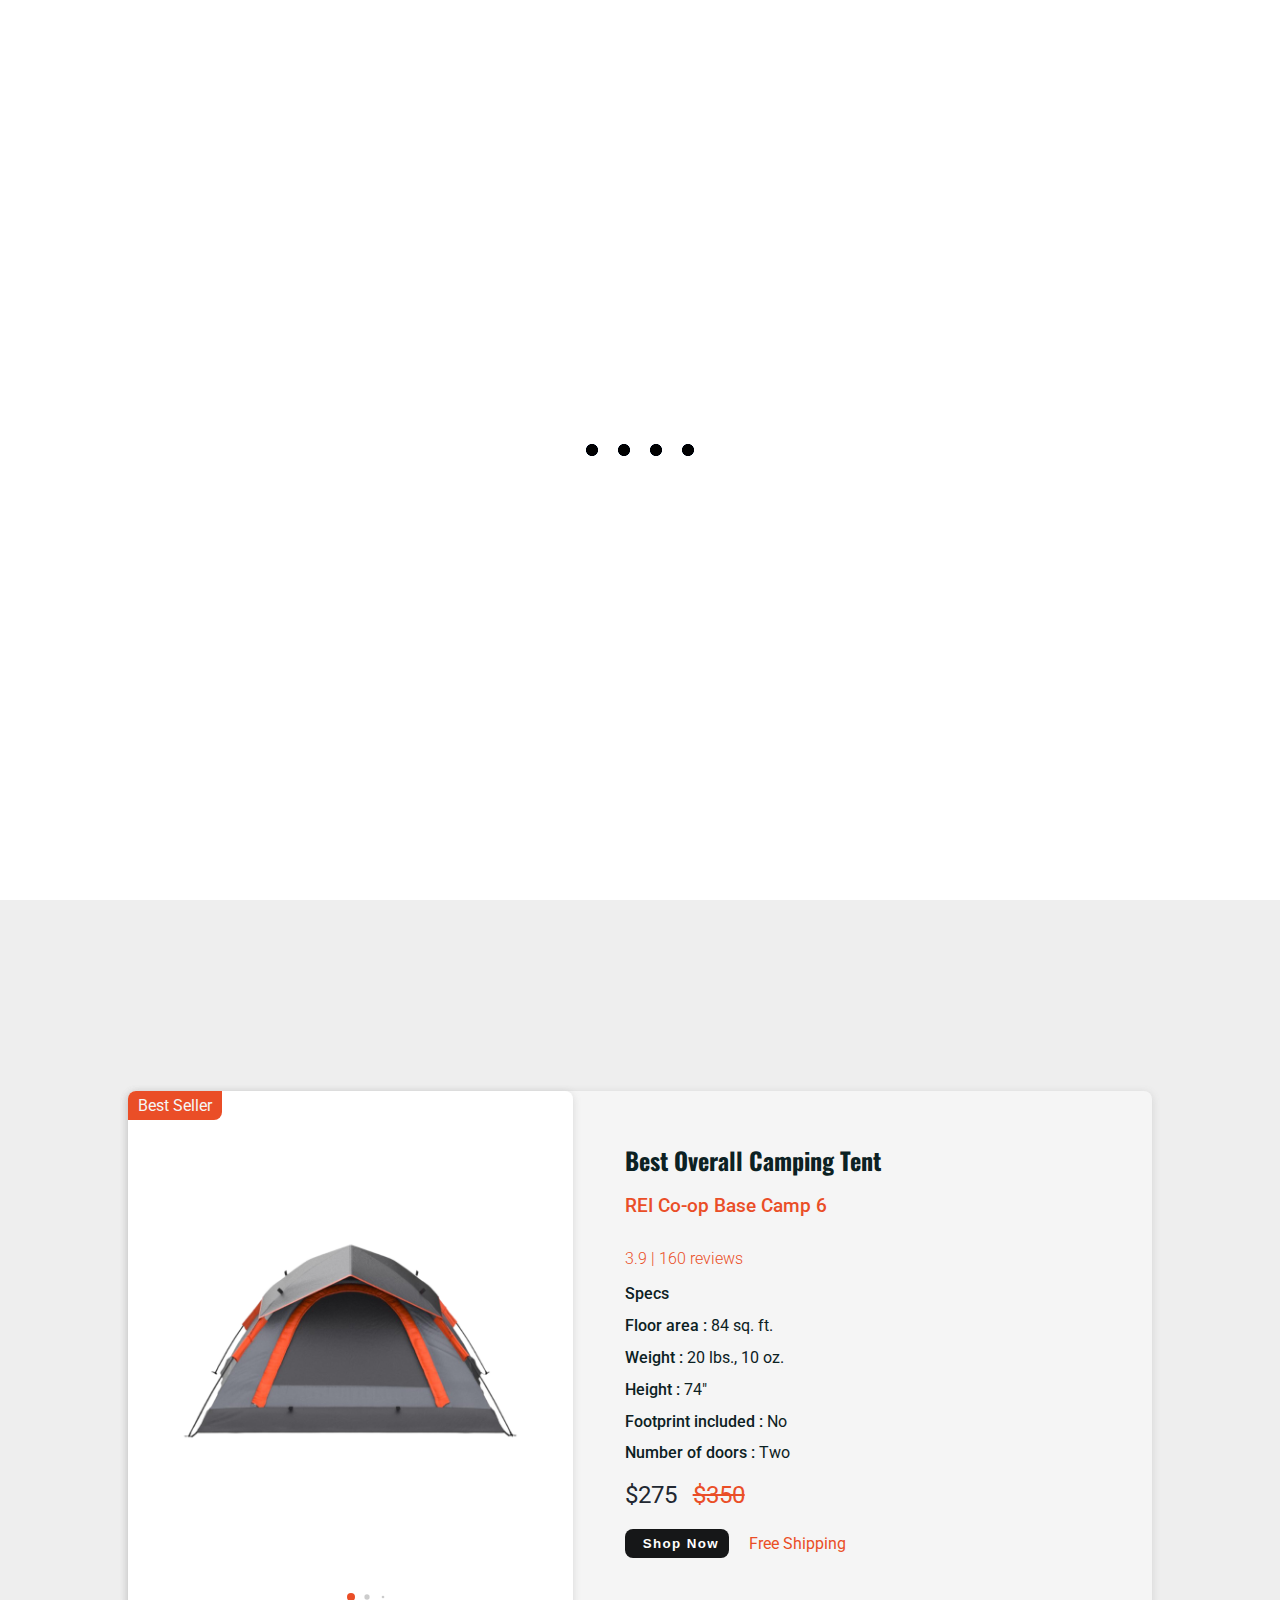
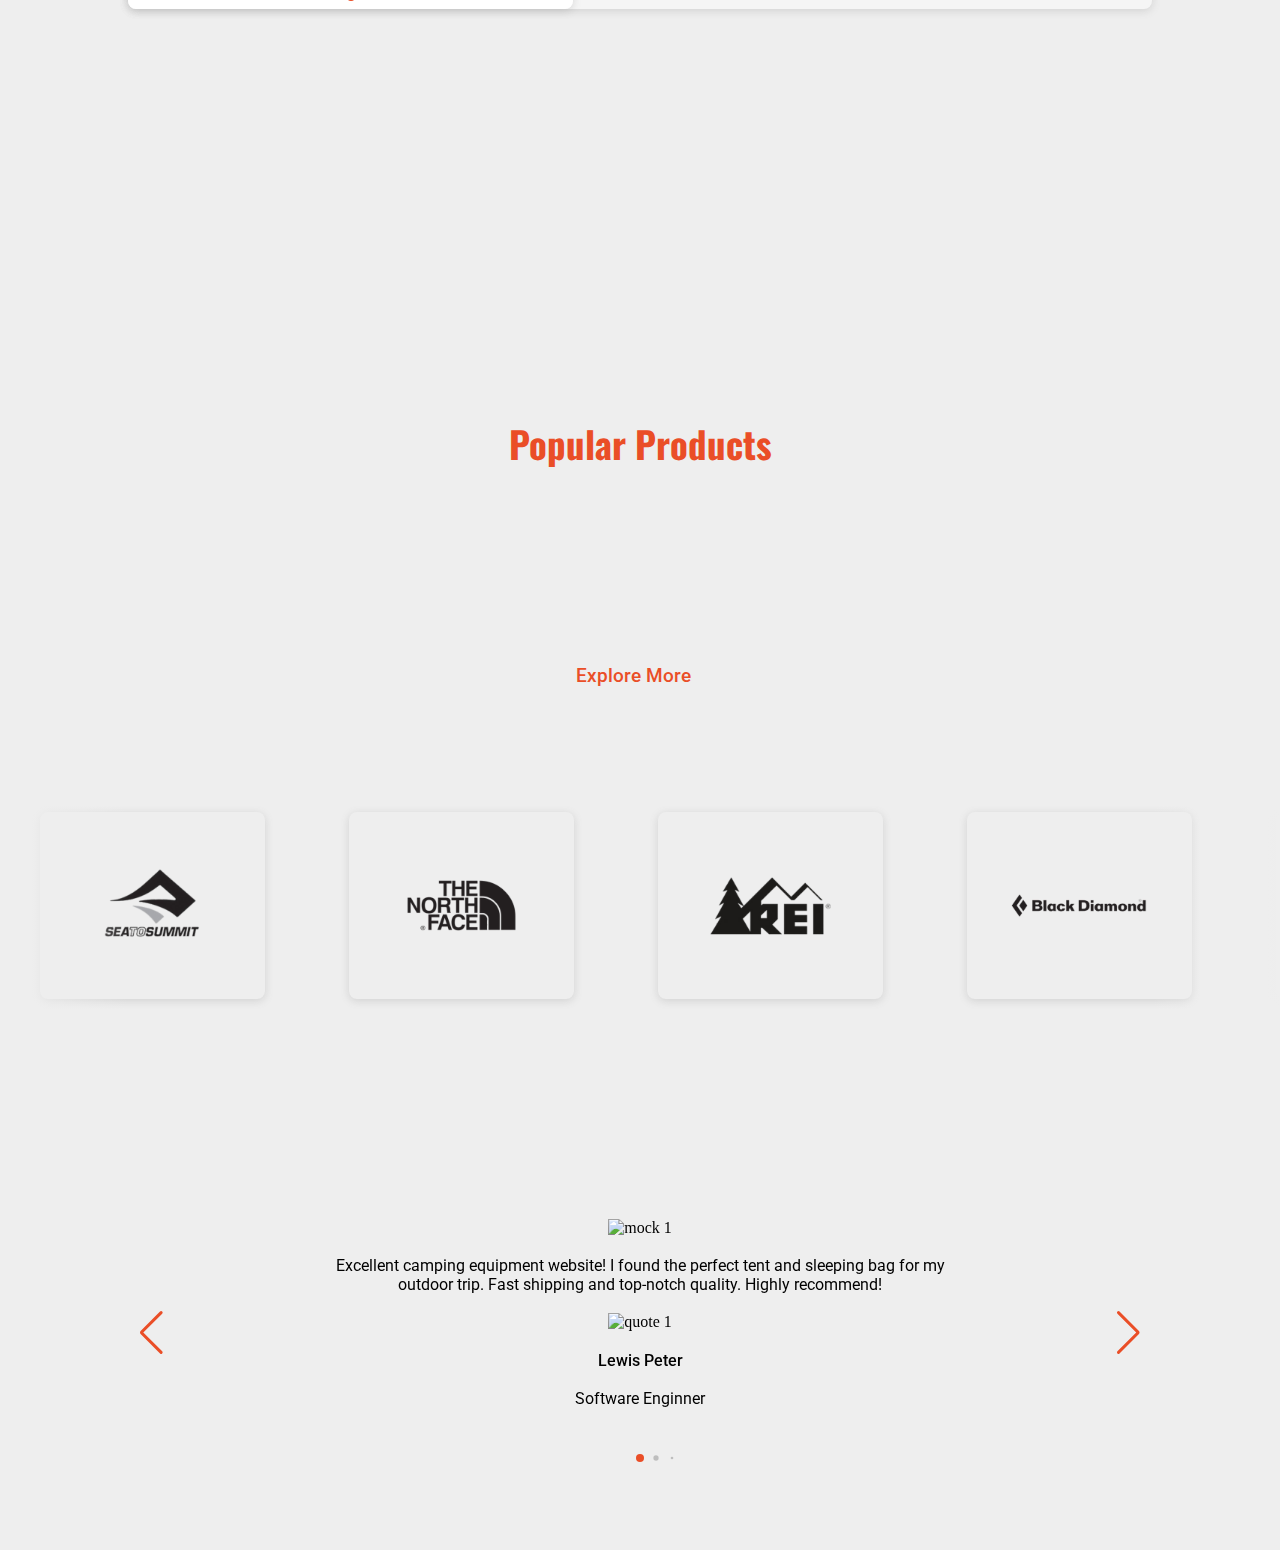
==== commit 64faa8ed: "feat: final project push" ====
--- a/index.html
+++ b/index.html
@@ -53,6 +53,9 @@
         integrity="sha512-iecdLmaskl7CVkqkXNQ/ZH/XLlvWZOJyj7Yy7tcenmpD1ypASozpmT/E0iPtmFIB46ZmdtAc9eNBvH0H/ZpiBw=="
         crossorigin="anonymous" referrerpolicy="no-referrer">
 
+    <!-- AOS -->
+    <link rel="stylesheet" href="https://unpkg.com/aos@next/dist/aos.css">
+
 </head>
 
 <body>
@@ -78,7 +81,7 @@
     <main>
         <!-- Hero Section -->
         <section class="hero__section">
-            <div class="intro__container parallax" data-speedx=".2" data-speedy="0.15">
+            <div class="intro__container parallax" data-aos="fade-up" data-speedx=".2" data-speedy="0.15">
                 <p>Hi Campers!</p>
                 <h1 class="intro__title">Meet the latest Product <br>From <span class="logo__name">Forest Queen</span>
                 </h1>
@@ -226,10 +229,13 @@
                 dynamicBullets: true,
             },
         });
-
-
     </script>
 
+    <script src="https://unpkg.com/aos@next/dist/aos.js"></script>
+    <script>
+        AOS.init();
+    </script>
+
 </body>
 
 </html>--- a/styles/index.css
+++ b/styles/index.css
@@ -146,17 +146,50 @@
   }
 }
 
+/* Alert Message */
+/* Add this to your CSS file */
+.custom-alert {
+  display: none;
+  position: fixed;
+  bottom: 20px;
+  right: 20px;
+  /* transform: translateX(-50%); */
+  background-color: rgba(0, 0, 0, 0.7);
+  color: white;
+  text-align: center;
+  padding: 10px;
+  border-radius: 5px;
+  z-index: 999;
+}
+
+.custom-alert.show {
+  display: flex;
+  gap: 15px;
+  animation: slideInUp 0.3s ease-in-out;
+}
+
+@keyframes slideInUp {
+  0% {
+    transform: translate(100%, 0);
+  }
+
+  100% {
+    transform: translate(0%, 0);
+  }
+}
+
 /* -----Header Section----- */
 
 .header__section {
   position: fixed;
   height: 92px;
-  z-index: 1000;
+  z-index: 999;
   top: 0;
   left: 0;
   right: 0;
   display: none;
   background-color: #b5b7ba5b;
+  backdrop-filter: blur(8px);
   padding: 0.5rem 2rem;
   -webkit-box-shadow: -3px 0px 5px 0px rgba(0, 0, 0, 0.2);
   box-shadow: -3px 0px 5px 0px rgba(0, 0, 0, 0.2);
@@ -300,7 +333,6 @@
   text-decoration: none;
   font-size: 0.9rem;
   font-weight: 500;
-  text-shadow: 2px;
   padding: 0.25rem;
   position: relative;
 }
@@ -336,6 +368,30 @@
   color: var(--logoColor);
 }
 
+.nav__icon {
+  font-size: 1.3rem;
+}
+
+.cart__icon {
+  position: relative;
+}
+
+.order__item__count {
+  position: absolute;
+  display: flex;
+  justify-content: center;
+  align-items: center;
+  width: 25px;
+  height: 25px;
+  text-align: center;
+  background-color: rgba(255, 255, 255, 0.422);
+  font-size: 0.8rem;
+  padding: 3px;
+  border-radius: 50%;
+  top: -12px;
+  right: -12px;
+}
+
 .support__button {
   padding: 0.5rem 1.2rem;
   border-radius: var(--roundedMd);
@@ -483,8 +539,10 @@
   gap: 1.25rem;
 }
 
-.shop__container a {
+.shop__container button {
   color: white;
+  border: none;
+  cursor: pointer;
   background-color: var(--third);
   border-radius: 8px;
   padding: 7px 10px;
@@ -616,7 +674,7 @@
 }
 
 .grid__item:hover {
-  transform: scale(102%);
+  transform: scale(1.02);
 }
 
 .grid__item .stock__img {
@@ -627,7 +685,7 @@
 }
 
 .grid__item:hover .stock__img {
-  transform: scale(104%);
+  transform: scale(1.04);
 }
 
 .stock__title {
@@ -683,17 +741,21 @@
 .brand__slider__section::before {
   top: 0;
   left: 0;
-  background: linear-gradient(to left,
-      rgba(255, 255, 255, 0),
-      var(--secondary));
+  background: linear-gradient(
+    to left,
+    rgba(255, 255, 255, 0),
+    var(--secondary)
+  );
 }
 
 .brand__slider__section::after {
   top: 0;
   right: 0;
-  background: linear-gradient(to right,
-      rgba(255, 255, 255, 0),
-      var(--secondary));
+  background: linear-gradient(
+    to right,
+    rgba(255, 255, 255, 0),
+    var(--secondary)
+  );
 }
 
 /* .brand__slider__section:hover .logo__slide {
@@ -738,12 +800,12 @@
   padding: 1.5rem 3rem;
 }
 
-.review__slide>* {
+.review__slide > * {
   margin-bottom: 1.2rem;
 }
 
 .review__slide p {
-  padding: 0 15rem;
+  padding: 0 0;
 }
 
 .review__portrait {
@@ -831,6 +893,30 @@
 
 .footer__bottom p {
   text-align: center;
+}
+
+/* Furniture Section */
+.equipment__section {
+  background-color: var(--secondary);
+  display: flex;
+  flex-direction: column;
+  justify-content: center;
+  align-items: center;
+  padding: 200px 0 3rem;
+}
+
+.equipment__section h2 {
+  color: var(--logoColor);
+  font-size: 2.3rem;
+  margin: 1rem 0 3rem 0;
+}
+
+/* Product Section */
+.equipment__grid {
+  width: 80%;
+  display: grid;
+  grid-template-columns: auto;
+  gap: 1.5rem;
 }
 
 /* Scroll top */
@@ -854,9 +940,423 @@
   color: var(--logoColor);
 }
 
+/* Packages Section */
+.package__container {
+  background-image: url(../assets/item__background2.png);
+  background-position: center;
+  background-size: cover;
+}
+
+.package__section {
+  width: 80%;
+  margin: auto;
+  padding: 8rem 0 5rem;
+  display: flex;
+  flex-direction: column;
+  align-items: center;
+}
+
+.package__heading {
+  color: var(--third);
+  font-size: 2rem;
+}
+
+.package__subheading {
+  color: rgb(92, 92, 92);
+  margin: 1rem 0 3rem;
+  font-size: 0.8rem;
+  text-align: center;
+  font-weight: 500;
+  font-size: 1.2rem;
+}
+
+.card__section {
+  display: flex;
+  flex-direction: column;
+  align-items: center;
+  gap: 3rem;
+}
+
+.package__card {
+  padding: 1rem;
+  border-radius: 8px;
+  box-shadow: var(--customShadow);
+}
+
+.package__card h3 {
+  font-size: 2rem;
+}
+
+.package__card ul {
+  margin-top: 1rem;
+}
+
+.subtitle {
+  font-size: 0.8rem;
+  color: rgb(150, 150, 150);
+}
+
+.buy__btn {
+  display: inline-block;
+  border: none;
+  cursor: pointer;
+  width: 100%;
+  padding: 10px 0;
+  border-radius: 8px;
+  background-color: var(--third);
+  text-align: center;
+  color: white;
+  margin: 1.5rem 0 1rem;
+}
+
+.pro__card {
+  position: relative;
+}
+
+.pro__card img {
+  position: absolute;
+  width: 60px;
+  top: -15px;
+  right: -15px;
+}
+
+.package__card p {
+  margin: 1rem 0;
+}
+
+.package__price {
+  font-weight: bold;
+  font-size: 2rem;
+}
+
+.package__card ul > * {
+  margin-bottom: 0.5rem;
+}
+
+.fa-circle-check,
+.check {
+  color: seagreen;
+}
+
+.fa-circle-xmark {
+  color: rgba(188, 188, 188, 0.885);
+}
+
+.xmark del {
+  color: rgb(188, 188, 188) !important;
+}
+
+.fa-circle-check,
+.fa-circle-xmark {
+  margin-right: 8px;
+}
+
+/* Review Section */
+.review__section {
+  padding-top: 10rem;
+}
+
+.review__wrapper {
+  padding: 2rem 0;
+}
+
+/* Feed Back Section */
+button,
+input {
+  font-family: "Montserrat", sans-serif;
+  font-weight: 700;
+  letter-spacing: 1.4px;
+}
+
+.background {
+  display: flex;
+  background: var(--secondary);
+  padding: 3rem 1rem;
+}
+
+.container {
+  flex: 0 1 700px;
+  margin: auto;
+  padding: 10px;
+}
+
+.screen {
+  position: relative;
+  background: var(--third);
+  border-radius: 10px;
+}
+
+.screen:after {
+  content: "";
+  display: block;
+  position: absolute;
+  top: 0;
+  left: 20px;
+  right: 20px;
+  bottom: 0;
+  border-radius: 15px;
+  box-shadow: 0 20px 40px rgba(0, 0, 0, 0.4);
+  z-index: -1;
+}
+
+.screen-header {
+  display: flex;
+  align-items: center;
+  padding: 10px 20px;
+  background: #313741;
+  border-top-left-radius: 15px;
+  border-top-right-radius: 15px;
+}
+
+.screen-header-left {
+  margin-right: auto;
+}
+
+.screen-header-button {
+  display: inline-block;
+  width: 8px;
+  height: 8px;
+  margin-right: 3px;
+  border-radius: 8px;
+  background: white;
+}
+
+.screen-header-button.close {
+  background: var(--logoColor);
+}
+
+.screen-header-button.maximize {
+  background: var(--secondary);
+}
+
+.screen-header-button.minimize {
+  background: var(--third);
+}
+
+.screen-header-right {
+  display: flex;
+}
+
+.screen-header-ellipsis {
+  width: 3px;
+  height: 3px;
+  margin-left: 2px;
+  border-radius: 8px;
+  background: #999;
+}
+
+.screen-body {
+  display: flex;
+}
+
+.screen-body-item {
+  flex: 1;
+  padding: 50px;
+}
+
+.screen-body-item.left {
+  display: flex;
+  flex-direction: column;
+}
+
+.app-title {
+  display: flex;
+  flex-direction: column;
+  position: relative;
+  color: var(--logoColor);
+  font-size: 26px;
+}
+
+.app-title:after {
+  content: "";
+  display: block;
+  position: absolute;
+  left: 0;
+  bottom: -10px;
+  width: 25px;
+  height: 4px;
+  background: var(--logoColor);
+}
+
+.app-contact {
+  margin-top: auto;
+  font-size: 8px;
+  color: #888;
+}
+
+.app-form-group {
+  margin-bottom: 15px;
+}
+
+.app-form-group.message {
+  margin-top: 40px;
+}
+
+.app-form-group.buttons {
+  margin-bottom: 0;
+  text-align: right;
+}
+
+.app-form-control {
+  width: 100%;
+  padding: 10px 0;
+  background: none;
+  border: none;
+  border-bottom: 1px solid #666;
+  color: #ddd;
+  font-size: 14px;
+  text-transform: uppercase;
+  outline: none;
+  transition: border-color 0.2s;
+}
+
+.app-form-control::placeholder {
+  color: #666;
+}
+
+.app-form-control:focus {
+  border-bottom-color: var(--logoColor);
+}
+
+.app-form-button {
+  background: none;
+  border: none;
+  color: var(--logoColor);
+  font-size: 14px;
+  cursor: pointer;
+  outline: none;
+  margin: 0 5px;
+  transition: all 0.6s ease-out;
+}
+
+.app-form-button:hover {
+  color: #ea4e2789;
+}
+
+/* Cart Section */
+.cart__container {
+  min-height: 100vh;
+  display: flex;
+  flex-direction: column;
+  justify-content: center;
+  align-items: center;
+  gap: 1rem;
+  padding: 1rem 2rem;
+  background-image: url("../assets/item__background2.png");
+  background-size: cover;
+}
+
+.order__title {
+  margin-bottom: 1rem;
+}
+
+.cart__total {
+  margin-top: 1rem;
+}
+
+.cart__item {
+  display: flex;
+  flex-direction: column;
+  justify-content: start;
+  align-items: center;
+  padding: 2rem;
+  margin-bottom: 0.5rem;
+  background-color: var(--secondary);
+  border-radius: 8px;
+  box-shadow: var(--customShadow);
+}
+
+.cart__item img {
+  width: 200px;
+}
+
+.cart__item__detail {
+  padding: 5px 10px;
+}
+
+.detail__heading {
+  margin-bottom: 0.5rem;
+}
+
+.cart__item__count {
+  margin-bottom: 0.5rem;
+}
+
+.count__btn {
+  width: 25px;
+  height: 25px;
+  cursor: pointer;
+  border: none;
+  border-radius: 3px;
+  background-color: var(--logoColor);
+  color: white;
+}
+
+.item__count {
+  margin: 0 5px;
+}
+
+.back__btn {
+  padding: 8px 40px;
+  border: 1px solid var(--logoColor);
+  background: transparent;
+  color: var(--logoColor);
+  box-shadow: var(--customShadow);
+  border-radius: 5px;
+  cursor: pointer;
+}
+
+.checkout__btn {
+  padding: 8px 40px;
+  border: none;
+  background-color: var(--logoColor);
+  color: white;
+  box-shadow: var(--customShadow);
+  border-radius: 5px;
+  cursor: pointer;
+}
+
+.checkout__hidden {
+  display: none;
+}
+
+/* XXS */
+@media screen and (max-width: 520px) {
+  .screen-body {
+    flex-direction: column;
+  }
+
+  .screen-body-item.left {
+    margin-bottom: 30px;
+  }
+
+  .app-title {
+    flex-direction: row;
+  }
+
+  .app-title span {
+    margin-right: 12px;
+  }
+
+  .app-title:after {
+    display: none;
+  }
+}
+
+/* XS */
+@media only screen and (max-width: 600px) {
+  /* Feedback Form */
+  .screen-body {
+    padding: 40px;
+  }
+
+  .screen-body-item {
+    padding: 0;
+  }
+}
+
 /* SM */
 @media screen and (min-width: 640px) {
-
   /* Hero Section */
   .bush1 {
     display: block;
@@ -875,7 +1375,6 @@
 
 /* MD */
 @media screen and (min-width: 768px) {
-
   /* hero section */
   .hero__section {
     flex-direction: row;
@@ -906,7 +1405,7 @@
 
   /* Equipment section */
   .equipment__grid {
-    grid-template-columns: auto auto auto;
+    grid-template-columns: auto auto;
   }
 
   /* Review Section */
@@ -918,11 +1417,25 @@
   .footer__top img {
     display: block;
   }
+
+  /* package section */
+  .card__section {
+    flex-direction: row;
+    justify-content: center;
+    align-items: center;
+  }
+
+  /* Cart Section */
+  .cart__item {
+    flex-direction: row;
+    justify-content: start;
+    align-items: center;
+    padding: 1rem;
+  }
 }
 
 /* LG */
 @media screen and (min-width: 1024px) {
-
   /* header Section */
   .slider__menu {
     display: none;
@@ -958,11 +1471,20 @@
   .equipment__grid {
     grid-template-columns: auto auto auto auto;
   }
+
+  /* Review Section */
+  .review__slide p {
+    padding: 0 7%;
+  }
+
+  /* Package Section */
+  .package__card {
+    width: 27%;
+  }
 }
 
 /* XL */
 @media screen and (min-width: 1280px) {
-
   /* hero section */
   .hero__section p {
     font-size: 1.3rem;
@@ -972,9 +1494,13 @@
     font-size: 3rem;
   }
 
-
   /* Equipment section */
   .equipment__grid {
     grid-template-columns: auto auto auto auto;
   }
-}+
+  /* Review Section */
+  .review__slide p {
+    padding: 0 15%;
+  }
+}
